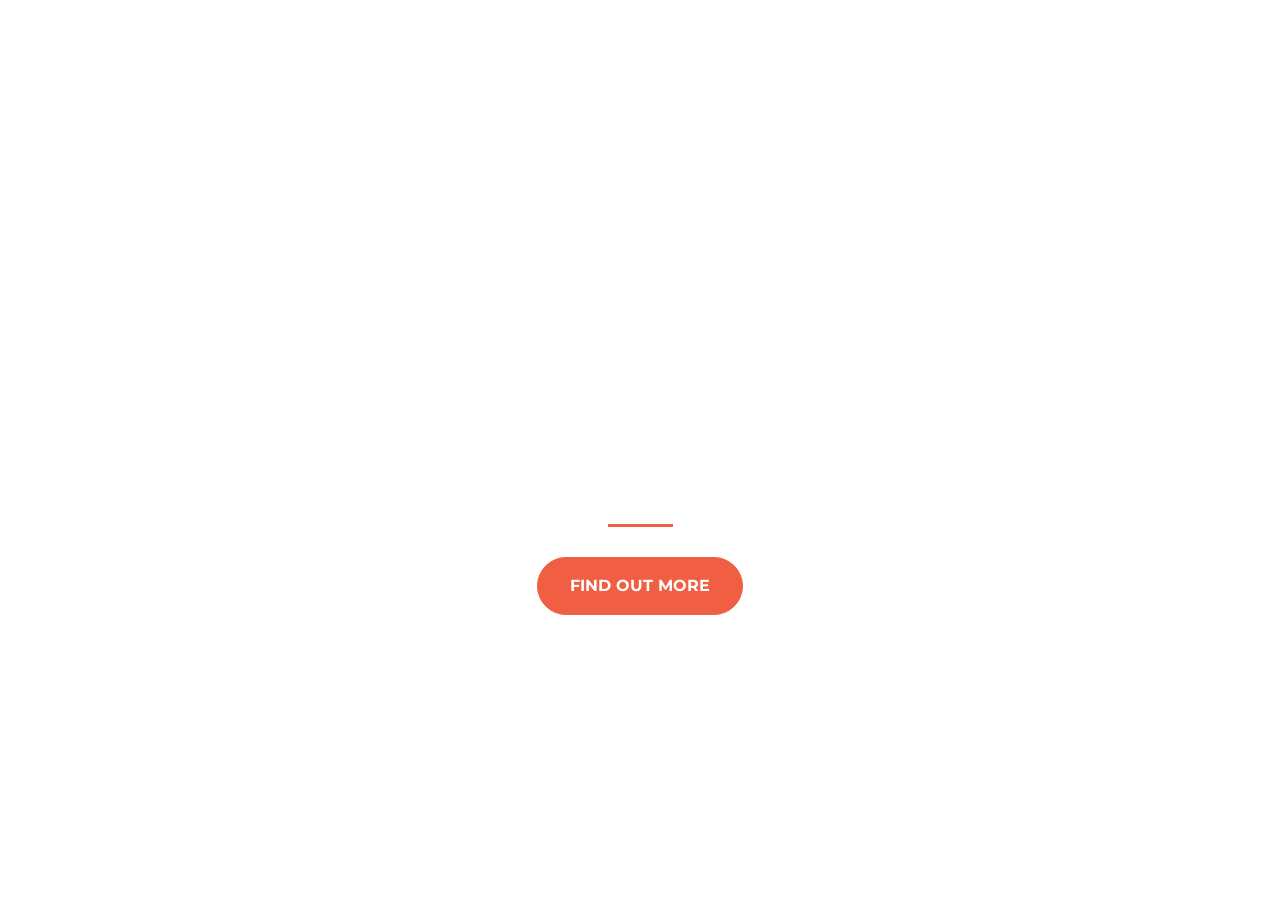
==== index.html @ f3a63995 "uploading website Teste" ====
<!DOCTYPE html>
<html>
  <head>
    <title>Startup</title>

    <!-- Google Fonts -->
    <link href="https://fonts.googleapis.com/css?family=Montserrat" rel="stylesheet">

    <!-- Bootstrap CSS from a CDN. This way you don't have to include the bootstrap file yourself -->
    <link rel="stylesheet" href="https://maxcdn.bootstrapcdn.com/bootstrap/4.0.0-alpha.6/css/bootstrap.min.css" integrity="sha384-rwoIResjU2yc3z8GV/NPeZWAv56rSmLldC3R/AZzGRnGxQQKnKkoFVhFQhNUwEyJ" crossorigin="anonymous">

    <!-- My own stylesheet -->
    <link href="style.css" rel="stylesheet">
  </head>
  <body>
    <header class="startup text-center text-white d-flex">
      <div class="container my-auto">
        <div class="row">
          <div class="col-lg-12 my-auto">
            <h1 class="text-uppercase faded">
              <strong>the biggest startup event of the year</strong>
            </h1>
            <hr>
          </div>
          <div class="col-lg-12 my-auto">
            
        <!-- Begin MailChimp Signup Form -->
        <link href="//cdn-images.mailchimp.com/embedcode/classic-10_7.css" rel="stylesheet" type="text/css">
        <style type="text/css">
          #mc_embed_signup{clear:left; font:14px Helvetica,Arial,sans-serif; }
          /* Add your own MailChimp form style overrides in your site stylesheet or in this style block.
             We recommend moving this block and the preceding CSS link to the HEAD of your HTML file. */
        </style>
        <div id="mc_embed_signup">
        <form action="https://netpointlanhouse.us12.list-manage.com/subscribe/post?u=3821df02acc33e72340d63399&amp;id=f8893e27bf" method="post" id="mc-embedded-subscribe-form" name="mc-embedded-subscribe-form" class="validate" target="_blank" novalidate>
            <div id="mc_embed_signup_scroll">
          <div class="mc-field-group">
        <div class="mc-field-group">
        </div>
          <div id="mce-responses" class="clear">
            <div class="response" id="mce-error-response" style="display:none"></div>
            <div class="response" id="mce-success-response" style="display:none"></div>
          </div>    <!-- real people should not fill this in and expect good things - do not remove this or risk form bot signups-->
            <div style="position: absolute; left: -5000px;" aria-hidden="true"><input type="text" name="b_3821df02acc33e72340d63399_f8893e27bf" tabindex="-1" value=""></div>
            <div class="clear"><input class="btn btn-primary btn-xl"type="submit" value="Find out More" name="subscribe" id="mc-embedded-subscribe" class="button"></div>
            </div>
        </form>
        </div>
        <script type='text/javascript' src='//s3.amazonaws.com/downloads.mailchimp.com/js/mc-validate.js'></script><script type='text/javascript'>(function($) {window.fnames = new Array(); window.ftypes = new Array();fnames[0]='EMAIL';ftypes[0]='email';fnames[1]='FNAME';ftypes[1]='text';fnames[2]='LNAME';ftypes[2]='text';fnames[3]='ADDRESS';ftypes[3]='address';fnames[4]='PHONE';ftypes[4]='phone';}(jQuery));var $mcj = jQuery.noConflict(true);</script>
        <!--End mc_embed_signup-->
            
          </div>
        </div>
      </div>
    </header>

  </body>

</html>
---- style.css ----
body,
html {
  width: 100%;
  height: 100%; 
}

body {
  font-family: 'Montserrat', sans-serif;
}

hr {
  max-width: 65px;
  border-width: 3px;
  border-color: #F05F44; 
}

.faded {
  color: rgba(255, 255, 255, 0.8); 
}

header.startup {
  background-position: center;
  background-image: url("header.jpg");
  background-size: cover;
  height: 100%;
}

header.startup hr {
  margin-top: 200px;
  margin-bottom: 30px; 
}

header.startup h1 {
  font-size: 2rem; 
}

.btn {
  font-weight: 700;
  text-transform: uppercase;
  border-radius: 300px;
  font-family: 'Montserrat', sans-serif;
}

.btn-xl {
  padding: 1rem 2rem; 
}

.btn-primary {
  background-color: #F05F44;
  border-color: #F05F44; }

.btn-primary:hover {
  background-color: #ee4b08;
  border-color: #ee4b08;
  border-width: 5px;
  cursor: pointer;
}
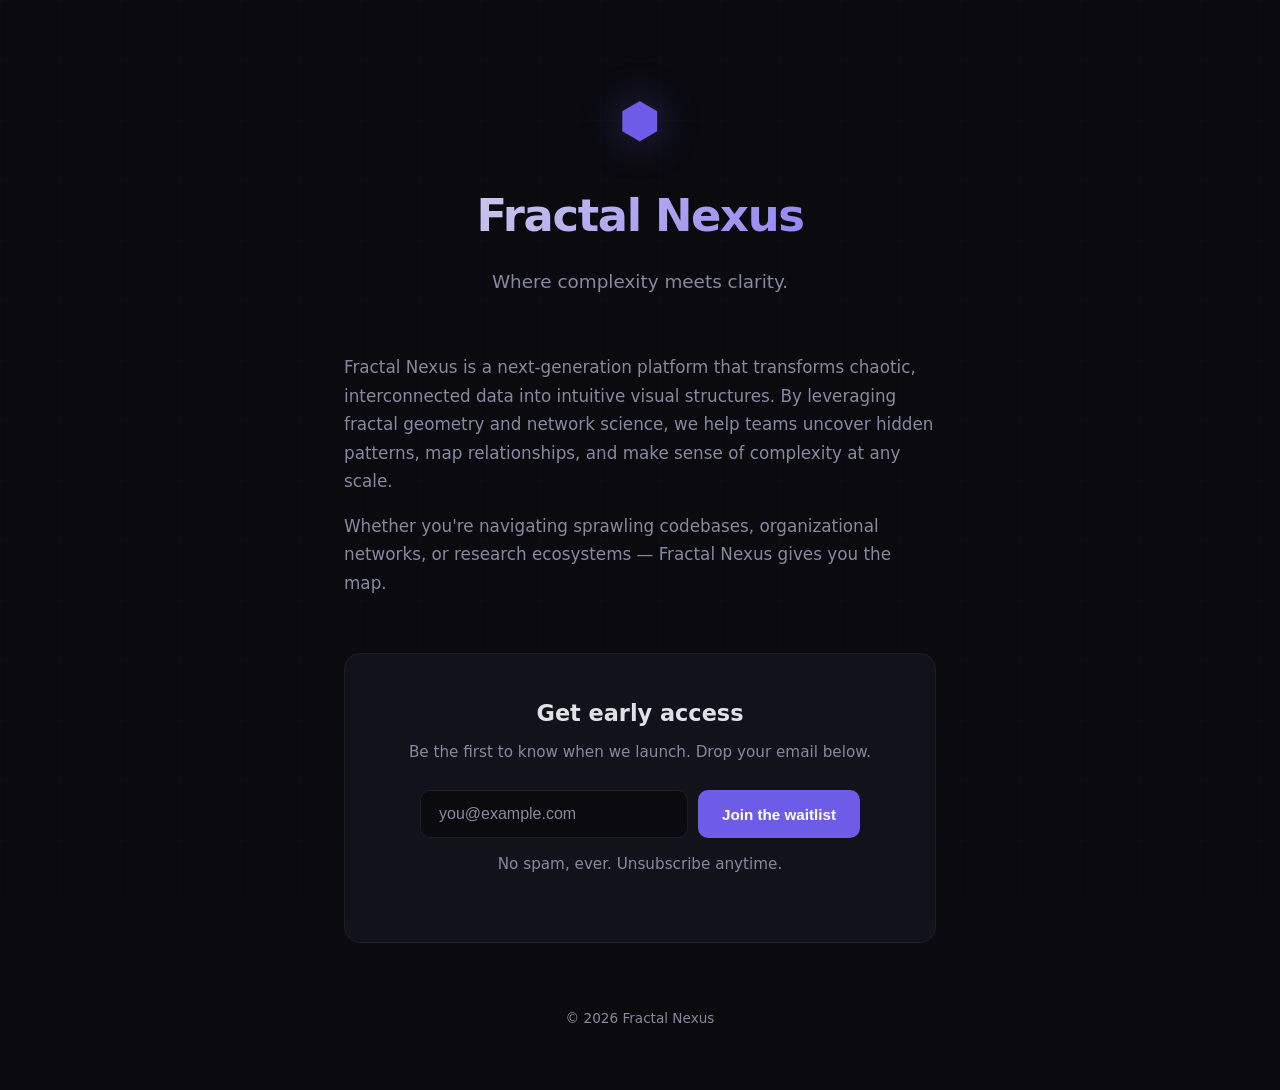
==== commit feb1b765: "Add Fractal Nexus landing page with email capture Dark-themed single-page site with project descript" ====
--- a/index.html
+++ b/index.html
@@ -1,59 +1,47 @@
 <!DOCTYPE html>
-<html>
-  <head>
-    <title>Startup</title>
+<html lang="en">
+<head>
+    <meta charset="UTF-8">
+    <meta name="viewport" content="width=device-width, initial-scale=1.0">
+    <title>Fractal Nexus</title>
+    <link rel="stylesheet" href="style.css">
+</head>
+<body>
+    <div class="bg-grid"></div>
 
-    <!-- Google Fonts -->
-    <link href="https://fonts.googleapis.com/css?family=Montserrat" rel="stylesheet">
+    <main>
+        <section class="hero">
+            <div class="logo-mark">&#x2B22;</div>
+            <h1>Fractal Nexus</h1>
+            <p class="tagline">Where complexity meets clarity.</p>
+        </section>
 
-    <!-- Bootstrap CSS from a CDN. This way you don't have to include the bootstrap file yourself -->
-    <link rel="stylesheet" href="https://maxcdn.bootstrapcdn.com/bootstrap/4.0.0-alpha.6/css/bootstrap.min.css" integrity="sha384-rwoIResjU2yc3z8GV/NPeZWAv56rSmLldC3R/AZzGRnGxQQKnKkoFVhFQhNUwEyJ" crossorigin="anonymous">
+        <section class="description">
+            <p>
+                Fractal Nexus is a next-generation platform that transforms chaotic, interconnected data
+                into intuitive visual structures. By leveraging fractal geometry and network science,
+                we help teams uncover hidden patterns, map relationships, and make sense of complexity
+                at any scale.
+            </p>
+            <p>
+                Whether you're navigating sprawling codebases, organizational networks, or research ecosystems
+                — Fractal Nexus gives you the map.
+            </p>
+        </section>
 
-    <!-- My own stylesheet -->
-    <link href="style.css" rel="stylesheet">
-  </head>
-  <body>
-    <header class="startup text-center text-white d-flex">
-      <div class="container my-auto">
-        <div class="row">
-          <div class="col-lg-12 my-auto">
-            <h1 class="text-uppercase faded">
-              <strong>the biggest startup event of the year</strong>
-            </h1>
-            <hr>
-          </div>
-          <div class="col-lg-12 my-auto">
-            
-        <!-- Begin MailChimp Signup Form -->
-        <link href="//cdn-images.mailchimp.com/embedcode/classic-10_7.css" rel="stylesheet" type="text/css">
-        <style type="text/css">
-          #mc_embed_signup{clear:left; font:14px Helvetica,Arial,sans-serif; }
-          /* Add your own MailChimp form style overrides in your site stylesheet or in this style block.
-             We recommend moving this block and the preceding CSS link to the HEAD of your HTML file. */
-        </style>
-        <div id="mc_embed_signup">
-        <form action="https://netpointlanhouse.us12.list-manage.com/subscribe/post?u=3821df02acc33e72340d63399&amp;id=f8893e27bf" method="post" id="mc-embedded-subscribe-form" name="mc-embedded-subscribe-form" class="validate" target="_blank" novalidate>
-            <div id="mc_embed_signup_scroll">
-          <div class="mc-field-group">
-        <div class="mc-field-group">
-        </div>
-          <div id="mce-responses" class="clear">
-            <div class="response" id="mce-error-response" style="display:none"></div>
-            <div class="response" id="mce-success-response" style="display:none"></div>
-          </div>    <!-- real people should not fill this in and expect good things - do not remove this or risk form bot signups-->
-            <div style="position: absolute; left: -5000px;" aria-hidden="true"><input type="text" name="b_3821df02acc33e72340d63399_f8893e27bf" tabindex="-1" value=""></div>
-            <div class="clear"><input class="btn btn-primary btn-xl"type="submit" value="Find out More" name="subscribe" id="mc-embedded-subscribe" class="button"></div>
-            </div>
-        </form>
-        </div>
-        <script type='text/javascript' src='//s3.amazonaws.com/downloads.mailchimp.com/js/mc-validate.js'></script><script type='text/javascript'>(function($) {window.fnames = new Array(); window.ftypes = new Array();fnames[0]='EMAIL';ftypes[0]='email';fnames[1]='FNAME';ftypes[1]='text';fnames[2]='LNAME';ftypes[2]='text';fnames[3]='ADDRESS';ftypes[3]='address';fnames[4]='PHONE';ftypes[4]='phone';}(jQuery));var $mcj = jQuery.noConflict(true);</script>
-        <!--End mc_embed_signup-->
-            
-          </div>
-        </div>
-      </div>
-    </header>
+        <section class="signup">
+            <h2>Get early access</h2>
+            <p>Be the first to know when we launch. Drop your email below.</p>
+            <form action="https://formspree.io/f/YOUR_FORM_ID" method="POST" class="email-form">
+                <input type="email" name="email" placeholder="you@example.com" required>
+                <button type="submit">Join the waitlist</button>
+            </form>
+            <p class="privacy-note">No spam, ever. Unsubscribe anytime.</p>
+        </section>
 
-  </body>
-
+        <footer>
+            <p>&copy; 2026 Fractal Nexus</p>
+        </footer>
+    </main>
+</body>
 </html>
--- a/style.css
+++ b/style.css
@@ -1,59 +1,198 @@
+*,
+*::before,
+*::after {
+    margin: 0;
+    padding: 0;
+    box-sizing: border-box;
+}
 
-body,
-html {
-  width: 100%;
-  height: 100%; 
+:root {
+    --bg: #0a0a0f;
+    --surface: #12121a;
+    --border: #1e1e2e;
+    --text: #e0e0e6;
+    --text-muted: #8888a0;
+    --accent: #6c5ce7;
+    --accent-glow: #7c6cf7;
+    --accent-dim: #4a3db5;
 }
 
 body {
-  font-family: 'Montserrat', sans-serif;
+    font-family: "Inter", "Segoe UI", system-ui, -apple-system, sans-serif;
+    background: var(--bg);
+    color: var(--text);
+    line-height: 1.7;
+    min-height: 100vh;
+    overflow-x: hidden;
 }
 
-hr {
-  max-width: 65px;
-  border-width: 3px;
-  border-color: #F05F44; 
+/* Subtle grid background */
+.bg-grid {
+    position: fixed;
+    inset: 0;
+    background-image:
+        linear-gradient(rgba(108, 92, 231, 0.03) 1px, transparent 1px),
+        linear-gradient(90deg, rgba(108, 92, 231, 0.03) 1px, transparent 1px);
+    background-size: 60px 60px;
+    pointer-events: none;
+    z-index: 0;
 }
 
-.faded {
-  color: rgba(255, 255, 255, 0.8); 
+main {
+    position: relative;
+    z-index: 1;
+    max-width: 640px;
+    margin: 0 auto;
+    padding: 80px 24px 60px;
 }
 
-header.startup {
-  background-position: center;
-  background-image: url("header.jpg");
-  background-size: cover;
-  height: 100%;
+/* Hero */
+.hero {
+    text-align: center;
+    margin-bottom: 56px;
 }
 
-header.startup hr {
-  margin-top: 200px;
-  margin-bottom: 30px; 
+.logo-mark {
+    font-size: 48px;
+    color: var(--accent);
+    margin-bottom: 16px;
+    filter: drop-shadow(0 0 20px rgba(108, 92, 231, 0.4));
 }
 
-header.startup h1 {
-  font-size: 2rem; 
+h1 {
+    font-size: 2.8rem;
+    font-weight: 700;
+    letter-spacing: -0.03em;
+    margin-bottom: 12px;
+    background: linear-gradient(135deg, var(--text) 0%, var(--accent-glow) 100%);
+    -webkit-background-clip: text;
+    -webkit-text-fill-color: transparent;
+    background-clip: text;
 }
 
-.btn {
-  font-weight: 700;
-  text-transform: uppercase;
-  border-radius: 300px;
-  font-family: 'Montserrat', sans-serif;
+.tagline {
+    font-size: 1.15rem;
+    color: var(--text-muted);
+    font-weight: 400;
 }
 
-.btn-xl {
-  padding: 1rem 2rem; 
+/* Description */
+.description {
+    margin-bottom: 56px;
 }
 
-.btn-primary {
-  background-color: #F05F44;
-  border-color: #F05F44; }
+.description p {
+    font-size: 1.05rem;
+    color: var(--text-muted);
+    margin-bottom: 16px;
+}
 
-.btn-primary:hover {
-  background-color: #ee4b08;
-  border-color: #ee4b08;
-  border-width: 5px;
-  cursor: pointer;
+.description p:last-child {
+    margin-bottom: 0;
 }
-  +
+/* Signup */
+.signup {
+    background: var(--surface);
+    border: 1px solid var(--border);
+    border-radius: 16px;
+    padding: 40px 32px;
+    text-align: center;
+    margin-bottom: 64px;
+}
+
+.signup h2 {
+    font-size: 1.4rem;
+    font-weight: 600;
+    margin-bottom: 8px;
+}
+
+.signup > p {
+    color: var(--text-muted);
+    font-size: 0.95rem;
+    margin-bottom: 24px;
+}
+
+.email-form {
+    display: flex;
+    gap: 10px;
+    max-width: 440px;
+    margin: 0 auto;
+}
+
+.email-form input[type="email"] {
+    flex: 1;
+    padding: 14px 18px;
+    font-size: 1rem;
+    border: 1px solid var(--border);
+    border-radius: 10px;
+    background: var(--bg);
+    color: var(--text);
+    outline: none;
+    transition: border-color 0.2s;
+}
+
+.email-form input[type="email"]::placeholder {
+    color: var(--text-muted);
+}
+
+.email-form input[type="email"]:focus {
+    border-color: var(--accent);
+}
+
+.email-form button {
+    padding: 14px 24px;
+    font-size: 0.95rem;
+    font-weight: 600;
+    border: none;
+    border-radius: 10px;
+    background: var(--accent);
+    color: #fff;
+    cursor: pointer;
+    white-space: nowrap;
+    transition: background 0.2s, box-shadow 0.2s;
+}
+
+.email-form button:hover {
+    background: var(--accent-glow);
+    box-shadow: 0 0 20px rgba(108, 92, 231, 0.35);
+}
+
+.privacy-note {
+    font-size: 0.8rem;
+    color: var(--text-muted);
+    margin-top: 14px;
+}
+
+/* Footer */
+footer {
+    text-align: center;
+}
+
+footer p {
+    font-size: 0.85rem;
+    color: var(--text-muted);
+}
+
+/* Responsive */
+@media (max-width: 520px) {
+    main {
+        padding: 56px 18px 40px;
+    }
+
+    h1 {
+        font-size: 2rem;
+    }
+
+    .signup {
+        padding: 28px 20px;
+    }
+
+    .email-form {
+        flex-direction: column;
+    }
+
+    .email-form button {
+        width: 100%;
+    }
+}
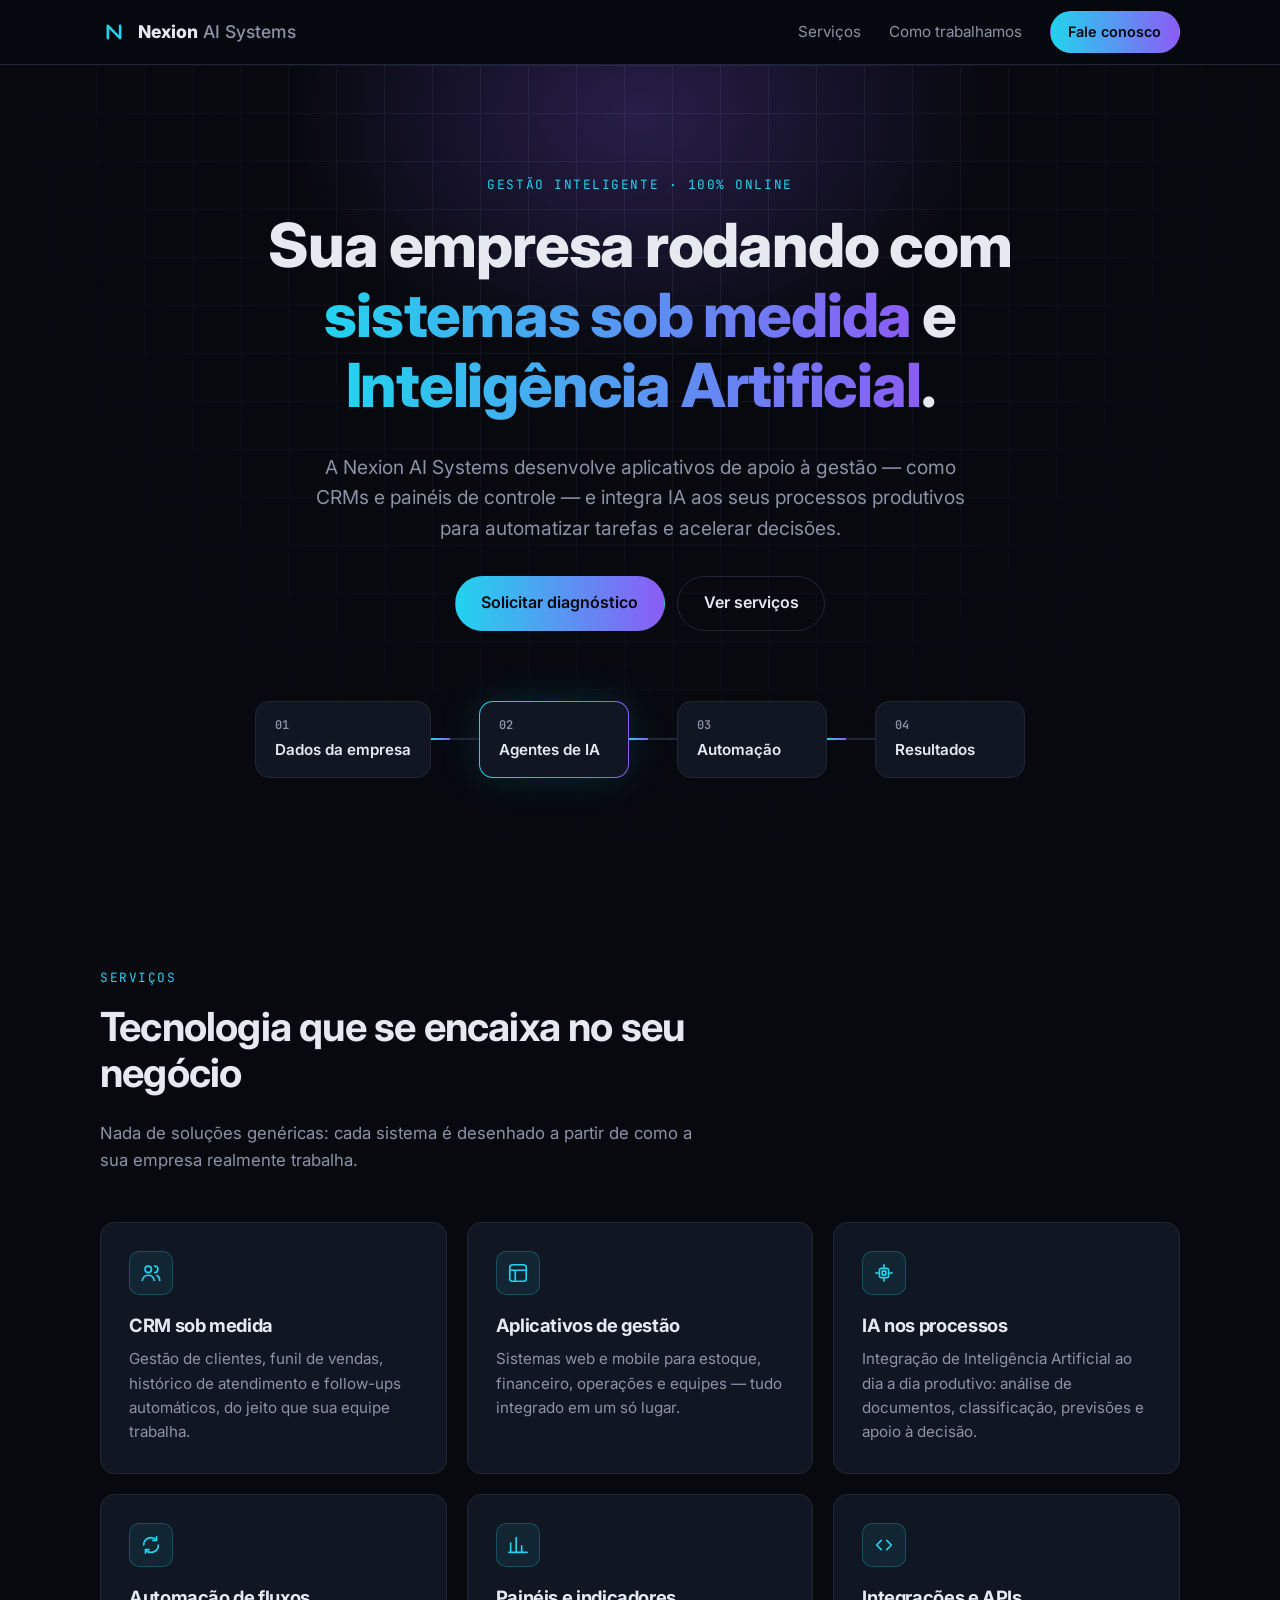
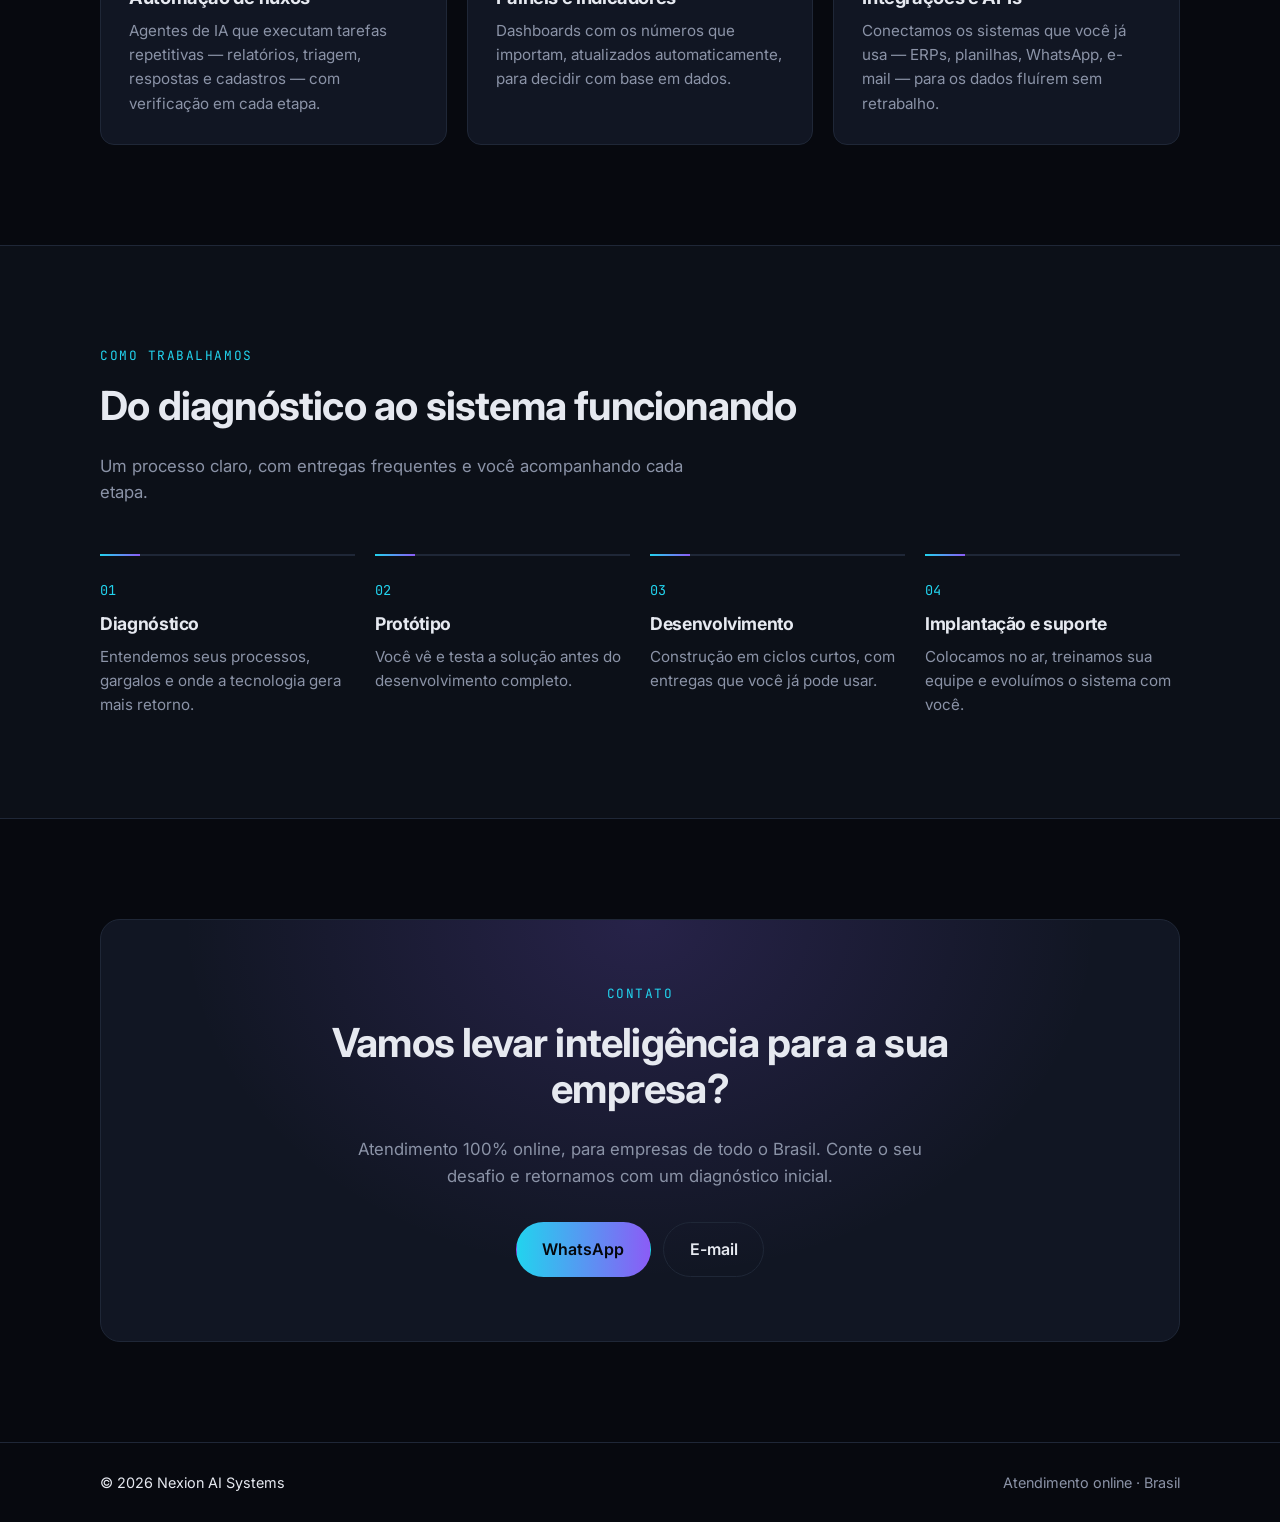
==== commit 2002618b: "Add Nexion AI Systems business site Dark, responsive single-page site in Portuguese: hero, services," ====
--- a/index.html
+++ b/index.html
@@ -1,47 +1,179 @@
 <!DOCTYPE html>
-<html lang="en">
+<html lang="pt-BR">
 <head>
-    <meta charset="UTF-8">
-    <meta name="viewport" content="width=device-width, initial-scale=1.0">
-    <title>Fractal Nexus</title>
-    <link rel="stylesheet" href="style.css">
+  <meta charset="utf-8">
+  <meta name="viewport" content="width=device-width, initial-scale=1">
+  <title>Nexion AI Systems — Gestão e Inteligência Artificial para empresas</title>
+  <meta name="description" content="Desenvolvemos aplicativos de gestão empresarial, CRMs sob medida e integramos Inteligência Artificial aos processos produtivos da sua empresa.">
+  <meta property="og:title" content="Nexion AI Systems">
+  <meta property="og:description" content="Aplicativos de gestão e integração de IA nos processos da sua empresa.">
+  <meta property="og:type" content="website">
+  <meta name="theme-color" content="#07090f">
+  <link rel="icon" href="data:image/svg+xml,%3Csvg xmlns='http://www.w3.org/2000/svg' viewBox='0 0 32 32'%3E%3Crect width='32' height='32' rx='8' fill='%2307090f'/%3E%3Cpath d='M9 23V9l14 14V9' stroke='%2322d3ee' stroke-width='3' fill='none' stroke-linecap='round' stroke-linejoin='round'/%3E%3C/svg%3E">
+  <link rel="preconnect" href="https://fonts.googleapis.com">
+  <link rel="preconnect" href="https://fonts.gstatic.com" crossorigin>
+  <link href="https://fonts.googleapis.com/css2?family=Inter:wght@400;500;600;700;800&family=JetBrains+Mono:wght@500&display=swap" rel="stylesheet">
+  <link rel="stylesheet" href="style.css">
 </head>
 <body>
-    <div class="bg-grid"></div>
 
-    <main>
-        <section class="hero">
-            <div class="logo-mark">&#x2B22;</div>
-            <h1>Fractal Nexus</h1>
-            <p class="tagline">Where complexity meets clarity.</p>
-        </section>
+  <header class="nav">
+    <div class="container nav-inner">
+      <a href="#inicio" class="brand" aria-label="Nexion AI Systems — início">
+        <svg class="brand-mark" viewBox="0 0 32 32" aria-hidden="true">
+          <path d="M9 23V9l14 14V9" />
+        </svg>
+        <span>Nexion<span class="brand-sub"> AI Systems</span></span>
+      </a>
+      <nav class="nav-links" aria-label="Navegação principal">
+        <a href="#servicos">Serviços</a>
+        <a href="#processo">Como trabalhamos</a>
+        <a href="#contato" class="btn btn-sm">Fale conosco</a>
+      </nav>
+    </div>
+  </header>
 
-        <section class="description">
-            <p>
-                Fractal Nexus is a next-generation platform that transforms chaotic, interconnected data
-                into intuitive visual structures. By leveraging fractal geometry and network science,
-                we help teams uncover hidden patterns, map relationships, and make sense of complexity
-                at any scale.
-            </p>
-            <p>
-                Whether you're navigating sprawling codebases, organizational networks, or research ecosystems
-                — Fractal Nexus gives you the map.
-            </p>
-        </section>
+  <main>
+    <!-- Hero -->
+    <section id="inicio" class="hero">
+      <div class="hero-grid" aria-hidden="true"></div>
+      <div class="container hero-inner">
+        <p class="eyebrow">Gestão inteligente · 100% online</p>
+        <h1>Sua empresa rodando com <span class="grad">sistemas sob medida</span> e <span class="grad">Inteligência Artificial</span>.</h1>
+        <p class="lead">A Nexion AI Systems desenvolve aplicativos de apoio à gestão — como CRMs e painéis de controle — e integra IA aos seus processos produtivos para automatizar tarefas e acelerar decisões.</p>
+        <div class="hero-cta">
+          <a href="#contato" class="btn">Solicitar diagnóstico</a>
+          <a href="#servicos" class="btn btn-ghost">Ver serviços</a>
+        </div>
 
-        <section class="signup">
-            <h2>Get early access</h2>
-            <p>Be the first to know when we launch. Drop your email below.</p>
-            <form action="https://formspree.io/f/YOUR_FORM_ID" method="POST" class="email-form">
-                <input type="email" name="email" placeholder="you@example.com" required>
-                <button type="submit">Join the waitlist</button>
-            </form>
-            <p class="privacy-note">No spam, ever. Unsubscribe anytime.</p>
-        </section>
+        <!-- Diagrama de fluxo -->
+        <div class="flow" aria-label="Exemplo de fluxo: dados da empresa, IA, automação, resultados">
+          <div class="flow-node"><span class="mono">01</span>Dados da empresa</div>
+          <div class="flow-edge" aria-hidden="true"></div>
+          <div class="flow-node flow-node-ai"><span class="mono">02</span>Agentes de IA</div>
+          <div class="flow-edge" aria-hidden="true"></div>
+          <div class="flow-node"><span class="mono">03</span>Automação</div>
+          <div class="flow-edge" aria-hidden="true"></div>
+          <div class="flow-node"><span class="mono">04</span>Resultados</div>
+        </div>
+      </div>
+    </section>
 
-        <footer>
-            <p>&copy; 2026 Fractal Nexus</p>
-        </footer>
-    </main>
+    <!-- Serviços -->
+    <section id="servicos" class="section">
+      <div class="container">
+        <p class="eyebrow">Serviços</p>
+        <h2>Tecnologia que se encaixa no seu negócio</h2>
+        <p class="section-lead">Nada de soluções genéricas: cada sistema é desenhado a partir de como a sua empresa realmente trabalha.</p>
+
+        <div class="cards">
+          <article class="card">
+            <div class="card-icon" aria-hidden="true">
+              <svg viewBox="0 0 24 24"><circle cx="9" cy="8" r="3.5"/><path d="M2.5 20c.8-3.6 3.4-5.5 6.5-5.5s5.7 1.9 6.5 5.5"/><path d="M16 4.5a3.5 3.5 0 0 1 0 7M18.5 14.8c1.6.8 2.7 2.5 3 5.2"/></svg>
+            </div>
+            <h3>CRM sob medida</h3>
+            <p>Gestão de clientes, funil de vendas, histórico de atendimento e follow-ups automáticos, do jeito que sua equipe trabalha.</p>
+          </article>
+
+          <article class="card">
+            <div class="card-icon" aria-hidden="true">
+              <svg viewBox="0 0 24 24"><rect x="3" y="3" width="18" height="18" rx="3"/><path d="M3 9h18M9 21V9"/></svg>
+            </div>
+            <h3>Aplicativos de gestão</h3>
+            <p>Sistemas web e mobile para estoque, financeiro, operações e equipes — tudo integrado em um só lugar.</p>
+          </article>
+
+          <article class="card">
+            <div class="card-icon" aria-hidden="true">
+              <svg viewBox="0 0 24 24"><path d="M12 3v3M12 18v3M3 12h3M18 12h3"/><rect x="7" y="7" width="10" height="10" rx="2"/><path d="M10 10h4v4h-4z"/></svg>
+            </div>
+            <h3>IA nos processos</h3>
+            <p>Integração de Inteligência Artificial ao dia a dia produtivo: análise de documentos, classificação, previsões e apoio à decisão.</p>
+          </article>
+
+          <article class="card">
+            <div class="card-icon" aria-hidden="true">
+              <svg viewBox="0 0 24 24"><path d="M4 12a8 8 0 0 1 14-5.3M20 12a8 8 0 0 1-14 5.3"/><path d="M18 3v4h-4M6 21v-4h4"/></svg>
+            </div>
+            <h3>Automação de fluxos</h3>
+            <p>Agentes de IA que executam tarefas repetitivas — relatórios, triagem, respostas e cadastros — com verificação em cada etapa.</p>
+          </article>
+
+          <article class="card">
+            <div class="card-icon" aria-hidden="true">
+              <svg viewBox="0 0 24 24"><path d="M4 20V10M10 20V4M16 20v-7M22 20H2"/></svg>
+            </div>
+            <h3>Painéis e indicadores</h3>
+            <p>Dashboards com os números que importam, atualizados automaticamente, para decidir com base em dados.</p>
+          </article>
+
+          <article class="card">
+            <div class="card-icon" aria-hidden="true">
+              <svg viewBox="0 0 24 24"><path d="M9 7 4 12l5 5M15 7l5 5-5 5"/></svg>
+            </div>
+            <h3>Integrações e APIs</h3>
+            <p>Conectamos os sistemas que você já usa — ERPs, planilhas, WhatsApp, e-mail — para os dados fluírem sem retrabalho.</p>
+          </article>
+        </div>
+      </div>
+    </section>
+
+    <!-- Processo -->
+    <section id="processo" class="section section-alt">
+      <div class="container">
+        <p class="eyebrow">Como trabalhamos</p>
+        <h2>Do diagnóstico ao sistema funcionando</h2>
+        <p class="section-lead">Um processo claro, com entregas frequentes e você acompanhando cada etapa.</p>
+
+        <ol class="steps">
+          <li class="step">
+            <span class="step-num mono">01</span>
+            <h3>Diagnóstico</h3>
+            <p>Entendemos seus processos, gargalos e onde a tecnologia gera mais retorno.</p>
+          </li>
+          <li class="step">
+            <span class="step-num mono">02</span>
+            <h3>Protótipo</h3>
+            <p>Você vê e testa a solução antes do desenvolvimento completo.</p>
+          </li>
+          <li class="step">
+            <span class="step-num mono">03</span>
+            <h3>Desenvolvimento</h3>
+            <p>Construção em ciclos curtos, com entregas que você já pode usar.</p>
+          </li>
+          <li class="step">
+            <span class="step-num mono">04</span>
+            <h3>Implantação e suporte</h3>
+            <p>Colocamos no ar, treinamos sua equipe e evoluímos o sistema com você.</p>
+          </li>
+        </ol>
+      </div>
+    </section>
+
+    <!-- Contato -->
+    <section id="contato" class="section">
+      <div class="container">
+        <div class="cta-box">
+          <p class="eyebrow">Contato</p>
+          <h2>Vamos levar inteligência para a sua empresa?</h2>
+          <p class="section-lead">Atendimento 100% online, para empresas de todo o Brasil. Conte o seu desafio e retornamos com um diagnóstico inicial.</p>
+          <div class="hero-cta">
+            <!-- TODO: substituir pelos contatos reais -->
+            <a href="#" class="btn">WhatsApp</a>
+            <a href="#" class="btn btn-ghost">E-mail</a>
+          </div>
+        </div>
+      </div>
+    </section>
+  </main>
+
+  <footer class="footer">
+    <div class="container footer-inner">
+      <span>© <span id="ano">2026</span> Nexion AI Systems</span>
+      <span class="muted">Atendimento online · Brasil</span>
+    </div>
+  </footer>
+
+  <script>document.getElementById('ano').textContent = new Date().getFullYear();</script>
 </body>
 </html>
--- a/style.css
+++ b/style.css
@@ -1,198 +1,506 @@
+:root {
+  --bg: #07090f;
+  --bg-alt: #0c1018;
+  --surface: #111623;
+  --border: #1f2737;
+  --text: #e6e9f0;
+  --muted: #8b93a7;
+  --cyan: #22d3ee;
+  --violet: #8b5cf6;
+  --grad: linear-gradient(90deg, var(--cyan), var(--violet));
+  --radius: 14px;
+}
+
 *,
 *::before,
 *::after {
-    margin: 0;
-    padding: 0;
-    box-sizing: border-box;
-}
-
-:root {
-    --bg: #0a0a0f;
-    --surface: #12121a;
-    --border: #1e1e2e;
-    --text: #e0e0e6;
-    --text-muted: #8888a0;
-    --accent: #6c5ce7;
-    --accent-glow: #7c6cf7;
-    --accent-dim: #4a3db5;
+  box-sizing: border-box;
+}
+
+html {
+  scroll-behavior: smooth;
+  scroll-padding-top: 72px;
 }
 
 body {
-    font-family: "Inter", "Segoe UI", system-ui, -apple-system, sans-serif;
-    background: var(--bg);
-    color: var(--text);
-    line-height: 1.7;
-    min-height: 100vh;
-    overflow-x: hidden;
-}
-
-/* Subtle grid background */
-.bg-grid {
-    position: fixed;
-    inset: 0;
-    background-image:
-        linear-gradient(rgba(108, 92, 231, 0.03) 1px, transparent 1px),
-        linear-gradient(90deg, rgba(108, 92, 231, 0.03) 1px, transparent 1px);
-    background-size: 60px 60px;
-    pointer-events: none;
-    z-index: 0;
-}
-
-main {
-    position: relative;
-    z-index: 1;
-    max-width: 640px;
-    margin: 0 auto;
-    padding: 80px 24px 60px;
+  margin: 0;
+  background: var(--bg);
+  color: var(--text);
+  font-family: 'Inter', system-ui, -apple-system, 'Segoe UI', sans-serif;
+  line-height: 1.6;
+  -webkit-font-smoothing: antialiased;
+}
+
+h1, h2, h3 {
+  line-height: 1.15;
+  letter-spacing: -0.02em;
+  margin: 0 0 0.6em;
+}
+
+p {
+  margin: 0 0 1em;
+}
+
+a {
+  color: inherit;
+  text-decoration: none;
+}
+
+.container {
+  width: 100%;
+  max-width: 1120px;
+  margin: 0 auto;
+  padding: 0 20px;
+}
+
+.mono {
+  font-family: 'JetBrains Mono', ui-monospace, monospace;
+}
+
+.muted {
+  color: var(--muted);
+}
+
+.grad {
+  background: var(--grad);
+  -webkit-background-clip: text;
+  background-clip: text;
+  color: transparent;
+}
+
+.eyebrow {
+  font-family: 'JetBrains Mono', ui-monospace, monospace;
+  font-size: 0.8rem;
+  text-transform: uppercase;
+  letter-spacing: 0.12em;
+  color: var(--cyan);
+  margin-bottom: 1rem;
+}
+
+/* Botões */
+.btn {
+  display: inline-block;
+  padding: 0.85rem 1.6rem;
+  border-radius: 999px;
+  font-weight: 600;
+  background: var(--grad);
+  color: #05070c;
+  border: 1px solid transparent;
+  transition: transform 0.15s ease, box-shadow 0.15s ease;
+}
+
+.btn:hover {
+  transform: translateY(-2px);
+  box-shadow: 0 8px 30px rgba(34, 211, 238, 0.25);
+}
+
+.btn:focus-visible {
+  outline: 2px solid var(--cyan);
+  outline-offset: 3px;
+}
+
+.btn-ghost {
+  background: transparent;
+  color: var(--text);
+  border-color: var(--border);
+}
+
+.btn-ghost:hover {
+  border-color: var(--cyan);
+  box-shadow: none;
+}
+
+.btn-sm {
+  padding: 0.5rem 1.1rem;
+  font-size: 0.9rem;
+}
+
+/* Navegação */
+.nav {
+  position: sticky;
+  top: 0;
+  z-index: 10;
+  background: rgba(7, 9, 15, 0.8);
+  backdrop-filter: blur(12px);
+  -webkit-backdrop-filter: blur(12px);
+  border-bottom: 1px solid var(--border);
+}
+
+.nav-inner {
+  display: flex;
+  align-items: center;
+  justify-content: space-between;
+  height: 64px;
+}
+
+.brand {
+  display: flex;
+  align-items: center;
+  gap: 0.6rem;
+  font-weight: 800;
+  font-size: 1.1rem;
+}
+
+.brand-mark {
+  width: 28px;
+  height: 28px;
+  fill: none;
+  stroke: var(--cyan);
+  stroke-width: 3;
+  stroke-linecap: round;
+  stroke-linejoin: round;
+}
+
+.brand-sub {
+  font-weight: 500;
+  color: var(--muted);
+}
+
+.nav-links {
+  display: flex;
+  align-items: center;
+  gap: 1.75rem;
+  font-size: 0.95rem;
+}
+
+.nav-links a:not(.btn) {
+  color: var(--muted);
+}
+
+.nav-links a:not(.btn):hover {
+  color: var(--text);
 }
 
 /* Hero */
 .hero {
-    text-align: center;
-    margin-bottom: 56px;
-}
-
-.logo-mark {
-    font-size: 48px;
-    color: var(--accent);
-    margin-bottom: 16px;
-    filter: drop-shadow(0 0 20px rgba(108, 92, 231, 0.4));
-}
-
-h1 {
-    font-size: 2.8rem;
-    font-weight: 700;
-    letter-spacing: -0.03em;
-    margin-bottom: 12px;
-    background: linear-gradient(135deg, var(--text) 0%, var(--accent-glow) 100%);
-    -webkit-background-clip: text;
-    -webkit-text-fill-color: transparent;
-    background-clip: text;
-}
-
-.tagline {
-    font-size: 1.15rem;
-    color: var(--text-muted);
-    font-weight: 400;
-}
-
-/* Description */
-.description {
-    margin-bottom: 56px;
-}
-
-.description p {
-    font-size: 1.05rem;
-    color: var(--text-muted);
-    margin-bottom: 16px;
-}
-
-.description p:last-child {
-    margin-bottom: 0;
-}
-
-/* Signup */
-.signup {
-    background: var(--surface);
-    border: 1px solid var(--border);
-    border-radius: 16px;
-    padding: 40px 32px;
-    text-align: center;
-    margin-bottom: 64px;
-}
-
-.signup h2 {
-    font-size: 1.4rem;
-    font-weight: 600;
-    margin-bottom: 8px;
-}
-
-.signup > p {
-    color: var(--text-muted);
-    font-size: 0.95rem;
-    margin-bottom: 24px;
-}
-
-.email-form {
-    display: flex;
-    gap: 10px;
-    max-width: 440px;
-    margin: 0 auto;
-}
-
-.email-form input[type="email"] {
-    flex: 1;
-    padding: 14px 18px;
-    font-size: 1rem;
-    border: 1px solid var(--border);
-    border-radius: 10px;
-    background: var(--bg);
-    color: var(--text);
-    outline: none;
-    transition: border-color 0.2s;
-}
-
-.email-form input[type="email"]::placeholder {
-    color: var(--text-muted);
-}
-
-.email-form input[type="email"]:focus {
-    border-color: var(--accent);
-}
-
-.email-form button {
-    padding: 14px 24px;
-    font-size: 0.95rem;
-    font-weight: 600;
-    border: none;
-    border-radius: 10px;
-    background: var(--accent);
-    color: #fff;
-    cursor: pointer;
-    white-space: nowrap;
-    transition: background 0.2s, box-shadow 0.2s;
-}
-
-.email-form button:hover {
-    background: var(--accent-glow);
-    box-shadow: 0 0 20px rgba(108, 92, 231, 0.35);
-}
-
-.privacy-note {
-    font-size: 0.8rem;
-    color: var(--text-muted);
-    margin-top: 14px;
-}
-
-/* Footer */
-footer {
-    text-align: center;
-}
-
-footer p {
-    font-size: 0.85rem;
-    color: var(--text-muted);
-}
-
-/* Responsive */
-@media (max-width: 520px) {
-    main {
-        padding: 56px 18px 40px;
-    }
-
-    h1 {
-        font-size: 2rem;
-    }
-
-    .signup {
-        padding: 28px 20px;
-    }
-
-    .email-form {
-        flex-direction: column;
-    }
-
-    .email-form button {
-        width: 100%;
-    }
-}
+  position: relative;
+  overflow: hidden;
+  padding: 110px 0 90px;
+}
+
+.hero-grid {
+  position: absolute;
+  inset: 0;
+  background-image:
+    linear-gradient(var(--border) 1px, transparent 1px),
+    linear-gradient(90deg, var(--border) 1px, transparent 1px);
+  background-size: 48px 48px;
+  mask-image: radial-gradient(ellipse at 50% 0%, #000 20%, transparent 70%);
+  -webkit-mask-image: radial-gradient(ellipse at 50% 0%, #000 20%, transparent 70%);
+  opacity: 0.5;
+}
+
+.hero::after {
+  content: '';
+  position: absolute;
+  top: -200px;
+  left: 50%;
+  width: 700px;
+  height: 500px;
+  transform: translateX(-50%);
+  background: radial-gradient(closest-side, rgba(139, 92, 246, 0.25), transparent);
+  pointer-events: none;
+}
+
+.hero-inner {
+  position: relative;
+  z-index: 1;
+  text-align: center;
+}
+
+.hero h1 {
+  font-size: clamp(2.1rem, 5.5vw, 3.8rem);
+  font-weight: 800;
+  max-width: 900px;
+  margin: 0 auto 0.5em;
+}
+
+.lead {
+  font-size: clamp(1rem, 2vw, 1.2rem);
+  color: var(--muted);
+  max-width: 680px;
+  margin: 0 auto 2rem;
+}
+
+.hero-cta {
+  display: flex;
+  flex-wrap: wrap;
+  gap: 0.75rem;
+  justify-content: center;
+}
+
+/* Diagrama de fluxo */
+.flow {
+  display: flex;
+  align-items: center;
+  justify-content: center;
+  margin-top: 70px;
+}
+
+.flow-node {
+  display: flex;
+  flex-direction: column;
+  gap: 0.2rem;
+  padding: 0.9rem 1.2rem;
+  min-width: 150px;
+  background: var(--surface);
+  border: 1px solid var(--border);
+  border-radius: var(--radius);
+  font-weight: 600;
+  font-size: 0.95rem;
+  text-align: left;
+}
+
+.flow-node .mono {
+  font-size: 0.75rem;
+  color: var(--muted);
+}
+
+.flow-node-ai {
+  border-color: transparent;
+  background:
+    linear-gradient(var(--surface), var(--surface)) padding-box,
+    var(--grad) border-box;
+  box-shadow: 0 0 40px rgba(34, 211, 238, 0.15);
+}
+
+.flow-edge {
+  position: relative;
+  width: 48px;
+  height: 2px;
+  background: var(--border);
+  overflow: hidden;
+}
+
+.flow-edge::after {
+  content: '';
+  position: absolute;
+  inset: 0;
+  width: 40%;
+  background: var(--grad);
+  animation: pulse 2s linear infinite;
+}
+
+@keyframes pulse {
+  from { transform: translateX(-100%); }
+  to { transform: translateX(260%); }
+}
+
+/* Seções */
+.section {
+  padding: 100px 0;
+}
+
+.section-alt {
+  background: var(--bg-alt);
+  border-top: 1px solid var(--border);
+  border-bottom: 1px solid var(--border);
+}
+
+.section h2 {
+  font-size: clamp(1.7rem, 3.5vw, 2.5rem);
+  font-weight: 700;
+  max-width: 700px;
+}
+
+.section-lead {
+  color: var(--muted);
+  font-size: 1.05rem;
+  max-width: 620px;
+  margin-bottom: 3rem;
+}
+
+/* Cards de serviços */
+.cards {
+  display: grid;
+  grid-template-columns: repeat(3, 1fr);
+  gap: 1.25rem;
+}
+
+.card {
+  padding: 1.75rem;
+  background: var(--surface);
+  border: 1px solid var(--border);
+  border-radius: var(--radius);
+  transition: border-color 0.2s ease, transform 0.2s ease;
+}
+
+.card:hover {
+  border-color: rgba(34, 211, 238, 0.5);
+  transform: translateY(-3px);
+}
+
+.card h3 {
+  font-size: 1.15rem;
+}
+
+.card p {
+  color: var(--muted);
+  margin: 0;
+  font-size: 0.95rem;
+}
+
+.card-icon {
+  width: 44px;
+  height: 44px;
+  display: grid;
+  place-items: center;
+  margin-bottom: 1.25rem;
+  border-radius: 10px;
+  background: rgba(34, 211, 238, 0.08);
+  border: 1px solid rgba(34, 211, 238, 0.25);
+}
+
+.card-icon svg {
+  width: 22px;
+  height: 22px;
+  fill: none;
+  stroke: var(--cyan);
+  stroke-width: 1.8;
+  stroke-linecap: round;
+  stroke-linejoin: round;
+}
+
+/* Etapas */
+.steps {
+  list-style: none;
+  padding: 0;
+  margin: 0;
+  display: grid;
+  grid-template-columns: repeat(4, 1fr);
+  gap: 1.25rem;
+}
+
+.step {
+  position: relative;
+  padding-top: 1.5rem;
+  border-top: 2px solid var(--border);
+}
+
+.step::before {
+  content: '';
+  position: absolute;
+  top: -2px;
+  left: 0;
+  width: 40px;
+  height: 2px;
+  background: var(--grad);
+}
+
+.step-num {
+  display: block;
+  font-size: 0.85rem;
+  color: var(--cyan);
+  margin-bottom: 0.75rem;
+}
+
+.step h3 {
+  font-size: 1.1rem;
+}
+
+.step p {
+  color: var(--muted);
+  font-size: 0.95rem;
+  margin: 0;
+}
+
+/* Contato */
+.cta-box {
+  text-align: center;
+  padding: 64px 24px;
+  border-radius: 20px;
+  border: 1px solid var(--border);
+  background:
+    radial-gradient(ellipse at 50% 0%, rgba(139, 92, 246, 0.18), transparent 60%),
+    var(--surface);
+}
+
+.cta-box h2,
+.cta-box .section-lead {
+  margin-left: auto;
+  margin-right: auto;
+}
+
+.cta-box .section-lead {
+  margin-bottom: 2rem;
+}
+
+/* Rodapé */
+.footer {
+  border-top: 1px solid var(--border);
+  padding: 28px 0;
+  font-size: 0.9rem;
+}
+
+.footer-inner {
+  display: flex;
+  justify-content: space-between;
+  flex-wrap: wrap;
+  gap: 0.5rem;
+}
+
+/* Responsivo */
+@media (max-width: 900px) {
+  .cards {
+    grid-template-columns: repeat(2, 1fr);
+  }
+
+  .steps {
+    grid-template-columns: repeat(2, 1fr);
+    row-gap: 2.5rem;
+  }
+
+  .flow {
+    flex-wrap: wrap;
+    gap: 0.75rem;
+  }
+
+  .flow-edge {
+    display: none;
+  }
+}
+
+@media (max-width: 640px) {
+  .nav-links a:not(.btn),
+  .brand-sub {
+    display: none;
+  }
+
+  .hero {
+    padding: 72px 0 64px;
+  }
+
+  .section {
+    padding: 72px 0;
+  }
+
+  .cards,
+  .steps {
+    grid-template-columns: 1fr;
+  }
+
+  .flow {
+    display: grid;
+    grid-template-columns: 1fr 1fr;
+    margin-top: 48px;
+  }
+
+  .flow-node {
+    min-width: 0;
+  }
+}
+
+@media (prefers-reduced-motion: reduce) {
+  html {
+    scroll-behavior: auto;
+  }
+
+  .flow-edge::after {
+    animation: none;
+  }
+
+  .btn,
+  .card {
+    transition: none;
+  }
+}
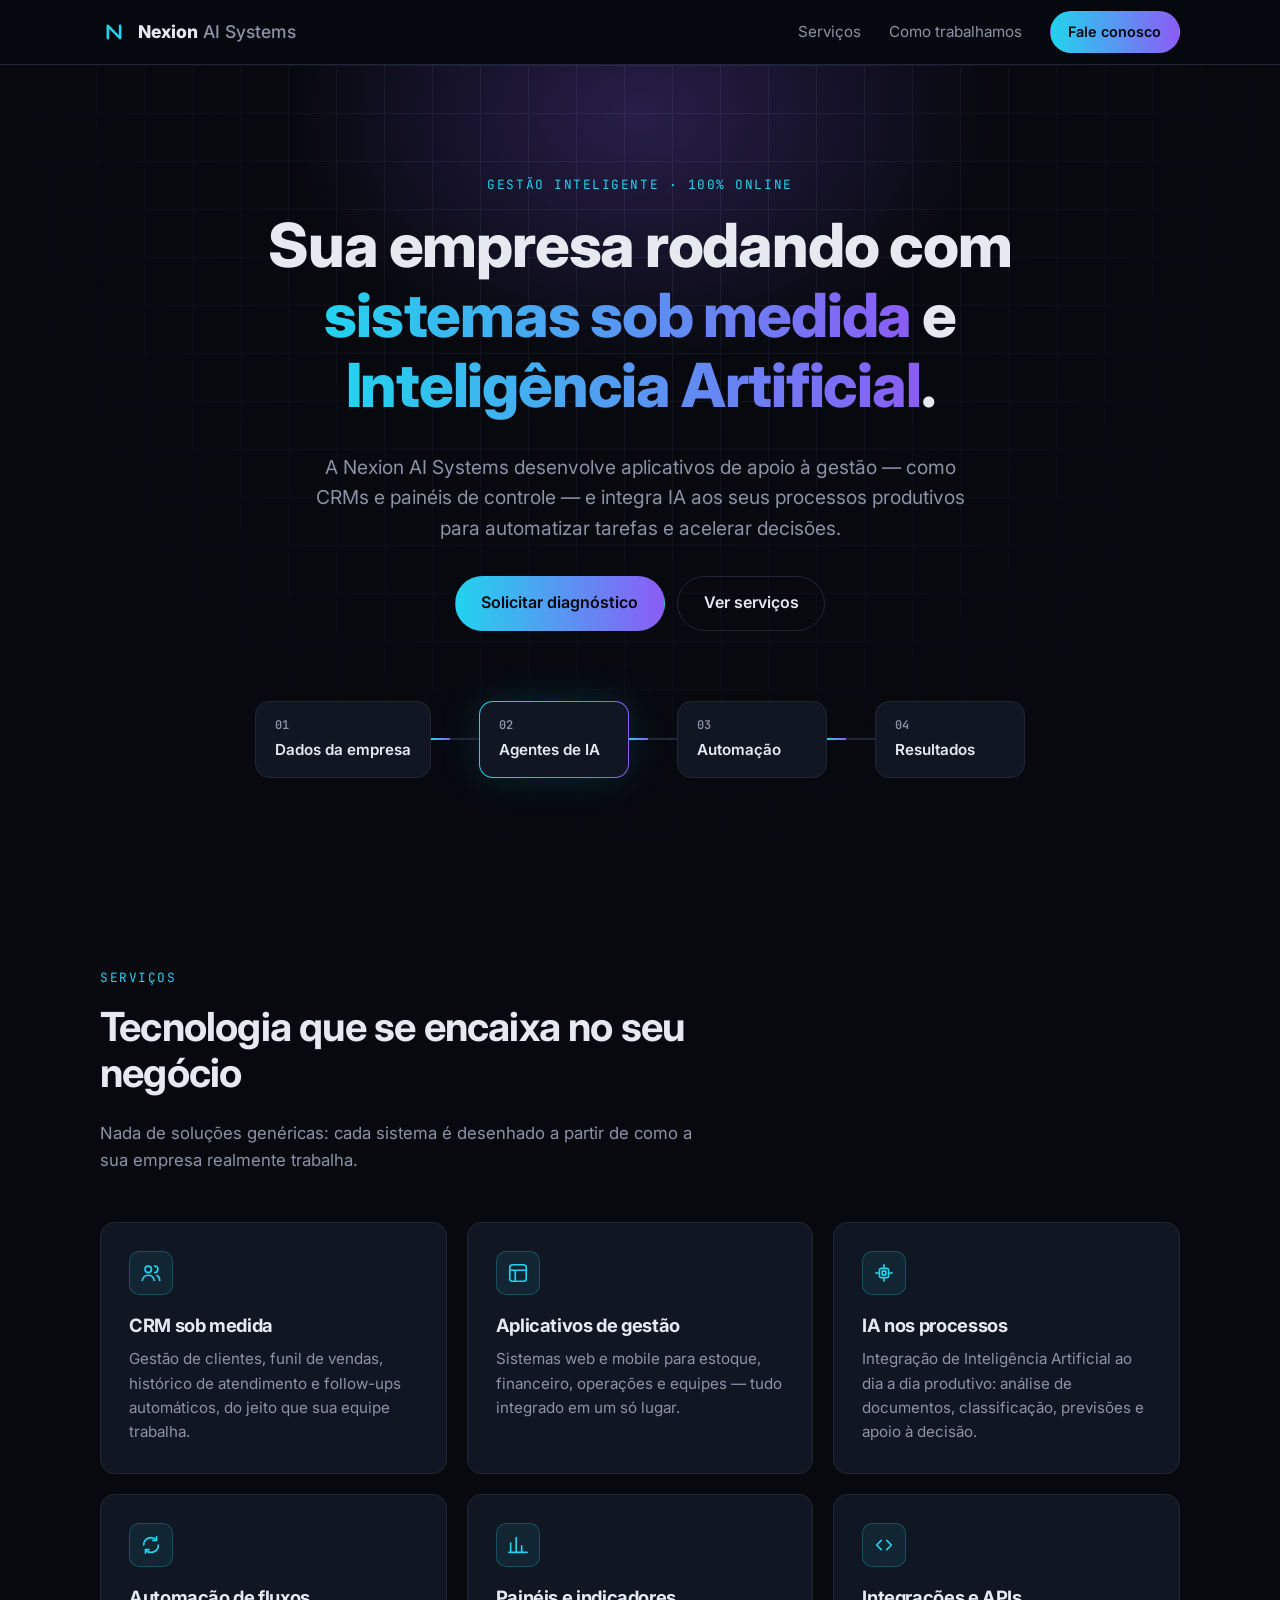
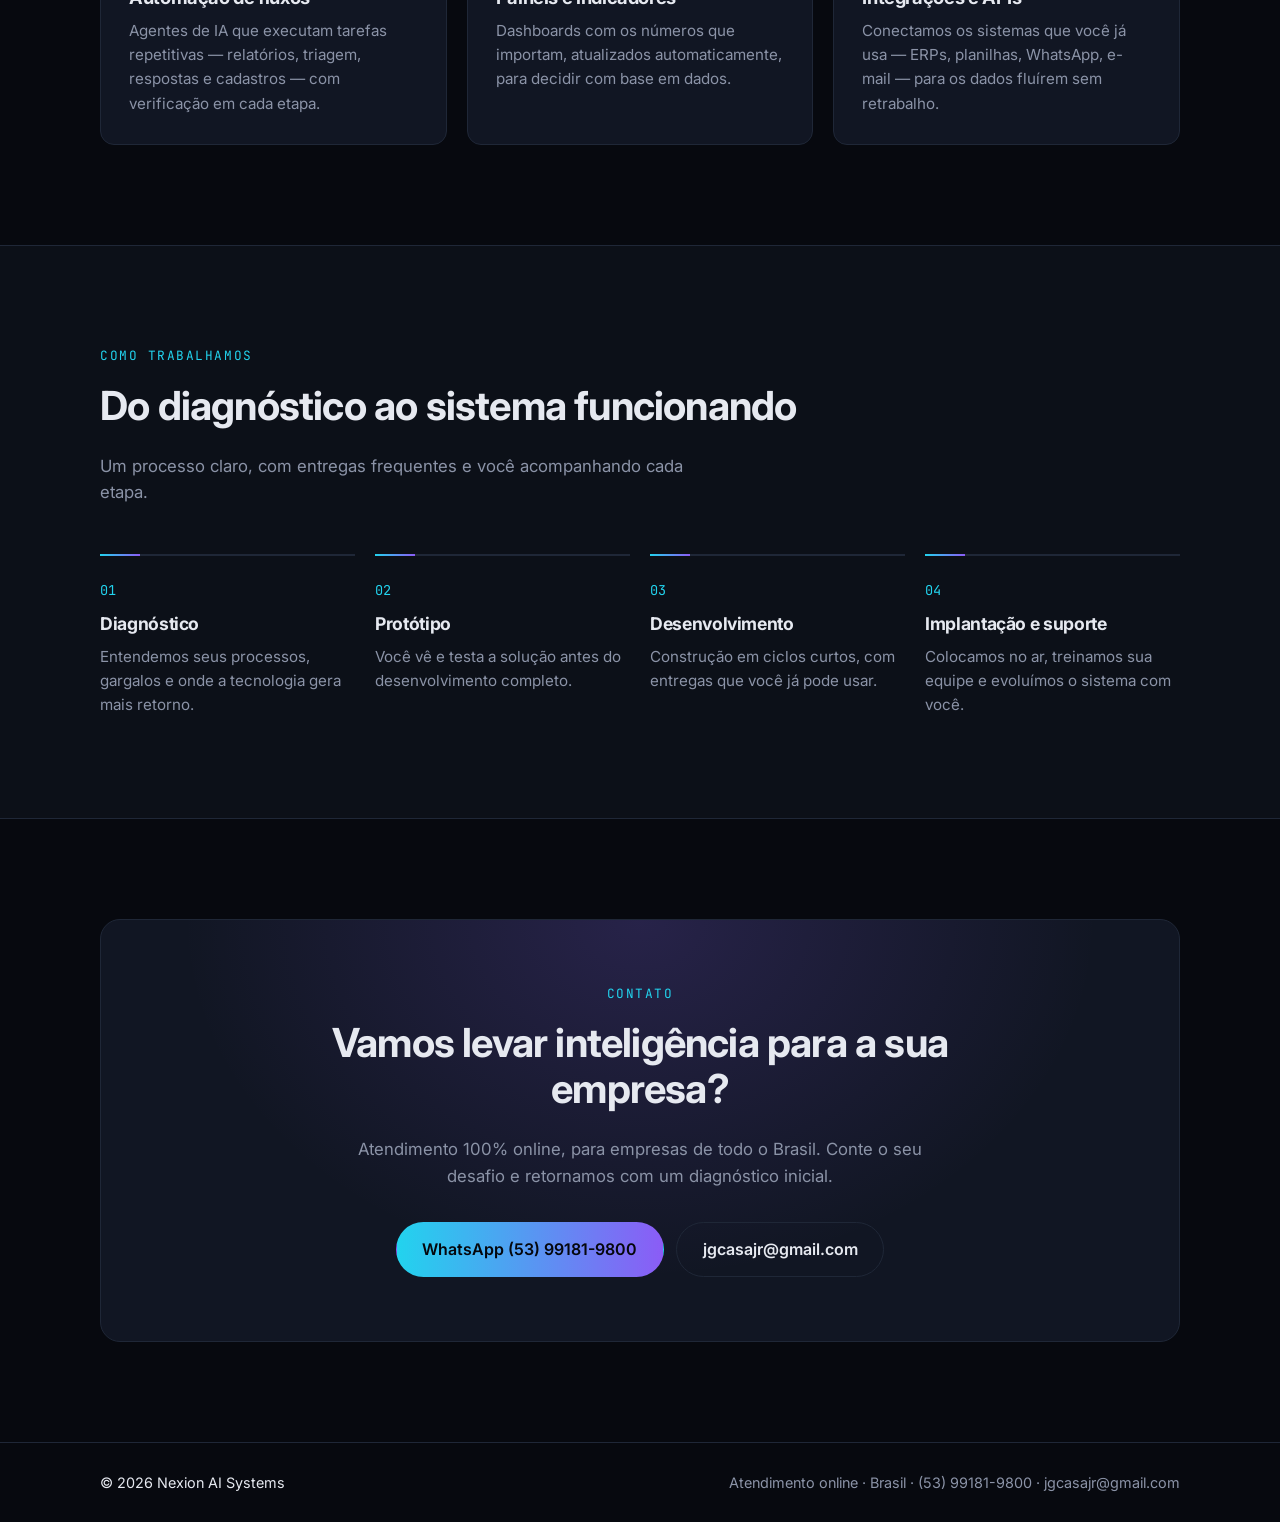
==== commit f82abc0b: "Add WhatsApp and e-mail contact links Co-Authored-By: Claude Opus 5.5 <noreply@anthropic.com> Claude" ====
--- a/index.html
+++ b/index.html
@@ -158,9 +158,8 @@
           <h2>Vamos levar inteligência para a sua empresa?</h2>
           <p class="section-lead">Atendimento 100% online, para empresas de todo o Brasil. Conte o seu desafio e retornamos com um diagnóstico inicial.</p>
           <div class="hero-cta">
-            <!-- TODO: substituir pelos contatos reais -->
-            <a href="#" class="btn">WhatsApp</a>
-            <a href="#" class="btn btn-ghost">E-mail</a>
+            <a href="https://wa.me/5553991819800?text=Ol%C3%A1!%20Vim%20pelo%20site%20da%20Nexion%20AI%20Systems." class="btn" target="_blank" rel="noopener">WhatsApp (53) 99181-9800</a>
+            <a href="mailto:jgcasajr@gmail.com?subject=Contato%20pelo%20site%20-%20Nexion%20AI%20Systems" class="btn btn-ghost">jgcasajr@gmail.com</a>
           </div>
         </div>
       </div>
@@ -170,7 +169,7 @@
   <footer class="footer">
     <div class="container footer-inner">
       <span>© <span id="ano">2026</span> Nexion AI Systems</span>
-      <span class="muted">Atendimento online · Brasil</span>
+      <span class="muted">Atendimento online · Brasil · <a href="https://wa.me/5553991819800" target="_blank" rel="noopener">(53) 99181-9800</a> · <a href="mailto:jgcasajr@gmail.com">jgcasajr@gmail.com</a></span>
     </div>
   </footer>
 
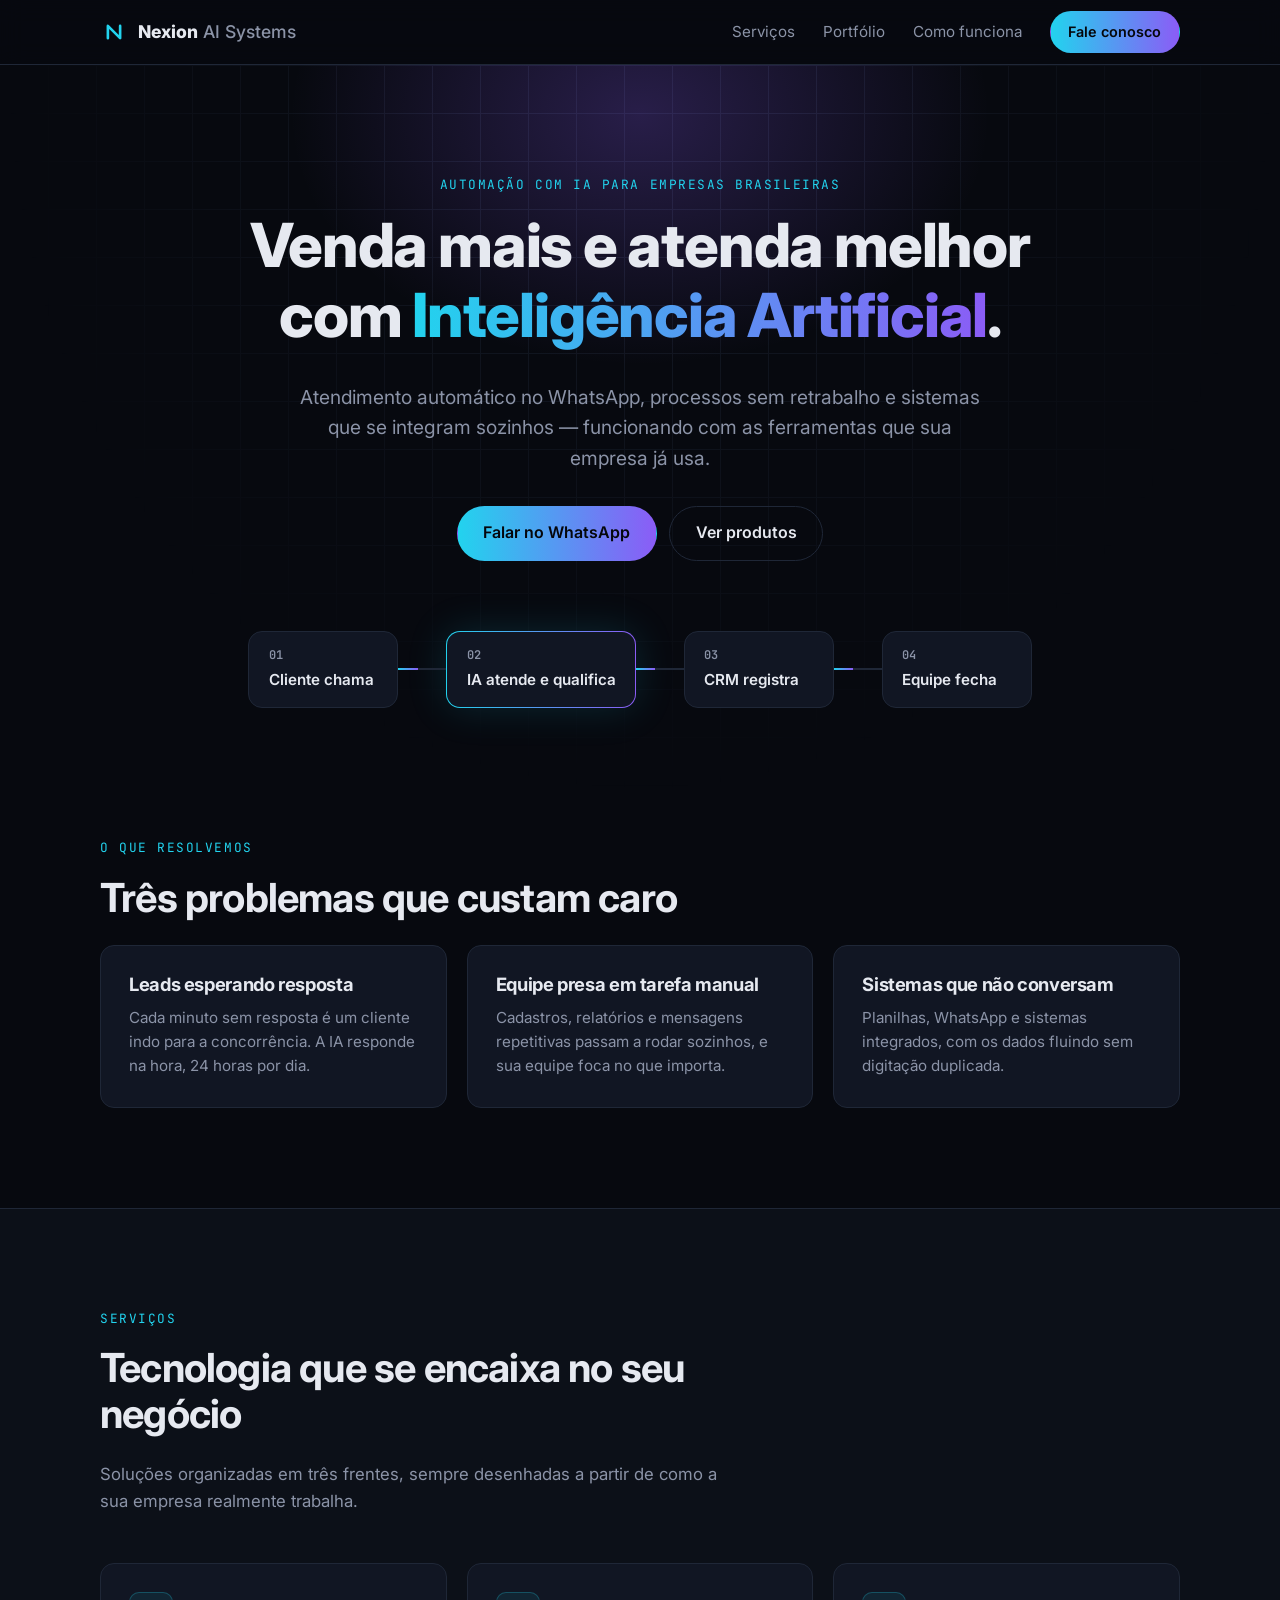
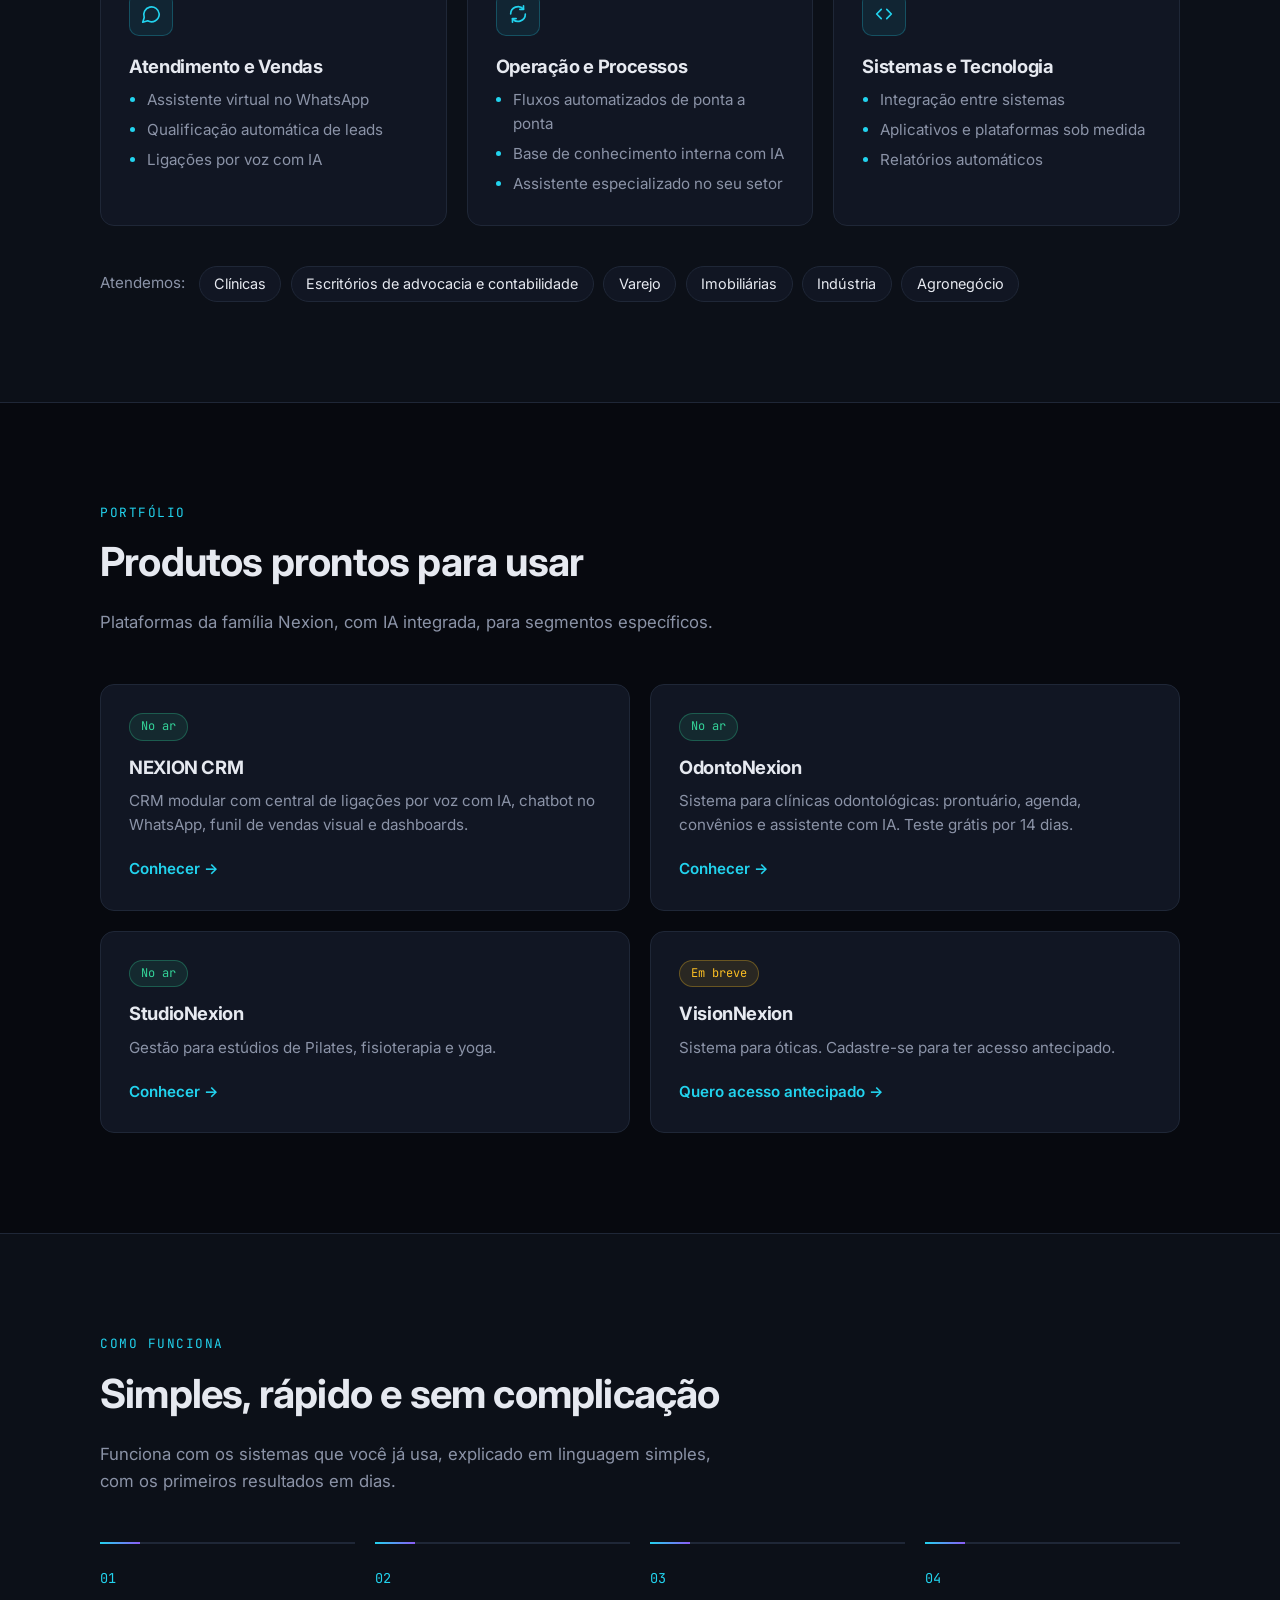
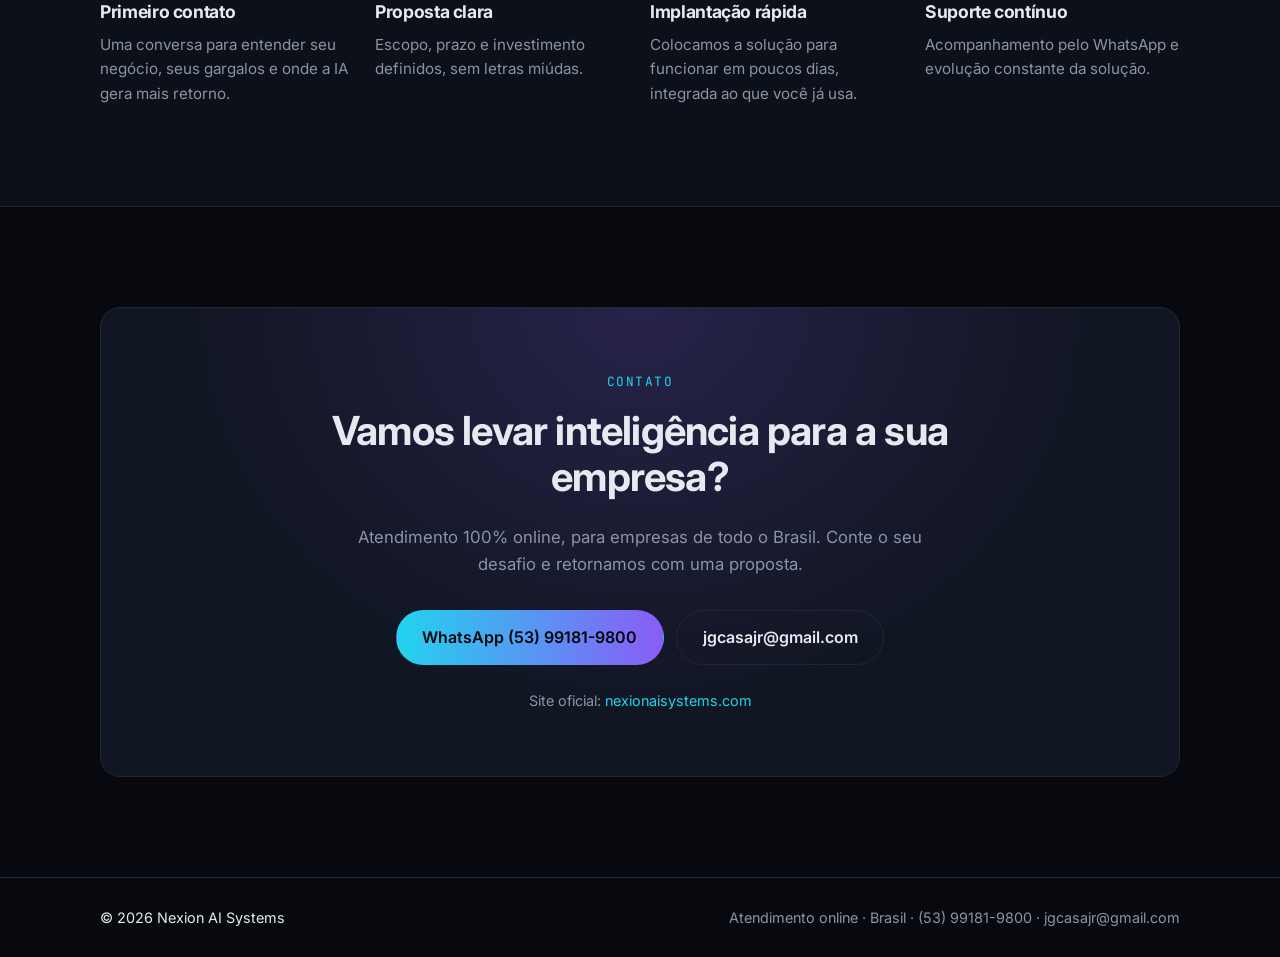
==== commit 267c3051: "Align site content with nexionaisystems.com Add problems, service groups, target segments and produc" ====
--- a/index.html
+++ b/index.html
@@ -3,8 +3,8 @@
 <head>
   <meta charset="utf-8">
   <meta name="viewport" content="width=device-width, initial-scale=1">
-  <title>Nexion AI Systems — Gestão e Inteligência Artificial para empresas</title>
-  <meta name="description" content="Desenvolvemos aplicativos de gestão empresarial, CRMs sob medida e integramos Inteligência Artificial aos processos produtivos da sua empresa.">
+  <title>Nexion AI Systems — Automação com IA para empresas</title>
+  <meta name="description" content="Automação com IA para empresas brasileiras: atendimento no WhatsApp, CRM, sistemas de gestão e integrações. Conheça o NEXION CRM, OdontoNexion e StudioNexion.">
   <meta property="og:title" content="Nexion AI Systems">
   <meta property="og:description" content="Aplicativos de gestão e integração de IA nos processos da sua empresa.">
   <meta property="og:type" content="website">
@@ -27,7 +27,8 @@
       </a>
       <nav class="nav-links" aria-label="Navegação principal">
         <a href="#servicos">Serviços</a>
-        <a href="#processo">Como trabalhamos</a>
+        <a href="#portfolio">Portfólio</a>
+        <a href="#processo">Como funciona</a>
         <a href="#contato" class="btn btn-sm">Fale conosco</a>
       </nav>
     </div>
@@ -38,82 +39,138 @@
     <section id="inicio" class="hero">
       <div class="hero-grid" aria-hidden="true"></div>
       <div class="container hero-inner">
-        <p class="eyebrow">Gestão inteligente · 100% online</p>
-        <h1>Sua empresa rodando com <span class="grad">sistemas sob medida</span> e <span class="grad">Inteligência Artificial</span>.</h1>
-        <p class="lead">A Nexion AI Systems desenvolve aplicativos de apoio à gestão — como CRMs e painéis de controle — e integra IA aos seus processos produtivos para automatizar tarefas e acelerar decisões.</p>
+        <p class="eyebrow">Automação com IA para empresas brasileiras</p>
+        <h1>Venda mais e atenda melhor com <span class="grad">Inteligência Artificial</span>.</h1>
+        <p class="lead">Atendimento automático no WhatsApp, processos sem retrabalho e sistemas que se integram sozinhos — funcionando com as ferramentas que sua empresa já usa.</p>
         <div class="hero-cta">
-          <a href="#contato" class="btn">Solicitar diagnóstico</a>
-          <a href="#servicos" class="btn btn-ghost">Ver serviços</a>
+          <a href="https://wa.me/5553991819800?text=Ol%C3%A1!%20Vim%20pelo%20site%20da%20Nexion%20AI%20Systems." class="btn" target="_blank" rel="noopener">Falar no WhatsApp</a>
+          <a href="#portfolio" class="btn btn-ghost">Ver produtos</a>
         </div>
 
         <!-- Diagrama de fluxo -->
-        <div class="flow" aria-label="Exemplo de fluxo: dados da empresa, IA, automação, resultados">
-          <div class="flow-node"><span class="mono">01</span>Dados da empresa</div>
+        <div class="flow" aria-label="Exemplo de fluxo: cliente chama no WhatsApp, IA atende e qualifica, sistema registra, equipe fecha a venda">
+          <div class="flow-node"><span class="mono">01</span>Cliente chama</div>
           <div class="flow-edge" aria-hidden="true"></div>
-          <div class="flow-node flow-node-ai"><span class="mono">02</span>Agentes de IA</div>
+          <div class="flow-node flow-node-ai"><span class="mono">02</span>IA atende e qualifica</div>
           <div class="flow-edge" aria-hidden="true"></div>
-          <div class="flow-node"><span class="mono">03</span>Automação</div>
+          <div class="flow-node"><span class="mono">03</span>CRM registra</div>
           <div class="flow-edge" aria-hidden="true"></div>
-          <div class="flow-node"><span class="mono">04</span>Resultados</div>
+          <div class="flow-node"><span class="mono">04</span>Equipe fecha</div>
+        </div>
+      </div>
+    </section>
+
+    <!-- Problemas -->
+    <section class="section section-tight">
+      <div class="container">
+        <p class="eyebrow">O que resolvemos</p>
+        <h2>Três problemas que custam caro</h2>
+        <div class="cards">
+          <article class="card">
+            <h3>Leads esperando resposta</h3>
+            <p>Cada minuto sem resposta é um cliente indo para a concorrência. A IA responde na hora, 24 horas por dia.</p>
+          </article>
+          <article class="card">
+            <h3>Equipe presa em tarefa manual</h3>
+            <p>Cadastros, relatórios e mensagens repetitivas passam a rodar sozinhos, e sua equipe foca no que importa.</p>
+          </article>
+          <article class="card">
+            <h3>Sistemas que não conversam</h3>
+            <p>Planilhas, WhatsApp e sistemas integrados, com os dados fluindo sem digitação duplicada.</p>
+          </article>
         </div>
       </div>
     </section>
 
     <!-- Serviços -->
-    <section id="servicos" class="section">
+    <section id="servicos" class="section section-alt">
       <div class="container">
         <p class="eyebrow">Serviços</p>
         <h2>Tecnologia que se encaixa no seu negócio</h2>
-        <p class="section-lead">Nada de soluções genéricas: cada sistema é desenhado a partir de como a sua empresa realmente trabalha.</p>
+        <p class="section-lead">Soluções organizadas em três frentes, sempre desenhadas a partir de como a sua empresa realmente trabalha.</p>
 
         <div class="cards">
           <article class="card">
             <div class="card-icon" aria-hidden="true">
-              <svg viewBox="0 0 24 24"><circle cx="9" cy="8" r="3.5"/><path d="M2.5 20c.8-3.6 3.4-5.5 6.5-5.5s5.7 1.9 6.5 5.5"/><path d="M16 4.5a3.5 3.5 0 0 1 0 7M18.5 14.8c1.6.8 2.7 2.5 3 5.2"/></svg>
+              <svg viewBox="0 0 24 24"><path d="M21 12a8.5 8.5 0 0 1-12.6 7.4L3 21l1.6-5.2A8.5 8.5 0 1 1 21 12z"/></svg>
             </div>
-            <h3>CRM sob medida</h3>
-            <p>Gestão de clientes, funil de vendas, histórico de atendimento e follow-ups automáticos, do jeito que sua equipe trabalha.</p>
-          </article>
-
-          <article class="card">
-            <div class="card-icon" aria-hidden="true">
-              <svg viewBox="0 0 24 24"><rect x="3" y="3" width="18" height="18" rx="3"/><path d="M3 9h18M9 21V9"/></svg>
-            </div>
-            <h3>Aplicativos de gestão</h3>
-            <p>Sistemas web e mobile para estoque, financeiro, operações e equipes — tudo integrado em um só lugar.</p>
-          </article>
-
-          <article class="card">
-            <div class="card-icon" aria-hidden="true">
-              <svg viewBox="0 0 24 24"><path d="M12 3v3M12 18v3M3 12h3M18 12h3"/><rect x="7" y="7" width="10" height="10" rx="2"/><path d="M10 10h4v4h-4z"/></svg>
-            </div>
-            <h3>IA nos processos</h3>
-            <p>Integração de Inteligência Artificial ao dia a dia produtivo: análise de documentos, classificação, previsões e apoio à decisão.</p>
+            <h3>Atendimento e Vendas</h3>
+            <ul class="card-list">
+              <li>Assistente virtual no WhatsApp</li>
+              <li>Qualificação automática de leads</li>
+              <li>Ligações por voz com IA</li>
+            </ul>
           </article>
 
           <article class="card">
             <div class="card-icon" aria-hidden="true">
               <svg viewBox="0 0 24 24"><path d="M4 12a8 8 0 0 1 14-5.3M20 12a8 8 0 0 1-14 5.3"/><path d="M18 3v4h-4M6 21v-4h4"/></svg>
             </div>
-            <h3>Automação de fluxos</h3>
-            <p>Agentes de IA que executam tarefas repetitivas — relatórios, triagem, respostas e cadastros — com verificação em cada etapa.</p>
-          </article>
-
-          <article class="card">
-            <div class="card-icon" aria-hidden="true">
-              <svg viewBox="0 0 24 24"><path d="M4 20V10M10 20V4M16 20v-7M22 20H2"/></svg>
-            </div>
-            <h3>Painéis e indicadores</h3>
-            <p>Dashboards com os números que importam, atualizados automaticamente, para decidir com base em dados.</p>
+            <h3>Operação e Processos</h3>
+            <ul class="card-list">
+              <li>Fluxos automatizados de ponta a ponta</li>
+              <li>Base de conhecimento interna com IA</li>
+              <li>Assistente especializado no seu setor</li>
+            </ul>
           </article>
 
           <article class="card">
             <div class="card-icon" aria-hidden="true">
               <svg viewBox="0 0 24 24"><path d="M9 7 4 12l5 5M15 7l5 5-5 5"/></svg>
             </div>
-            <h3>Integrações e APIs</h3>
-            <p>Conectamos os sistemas que você já usa — ERPs, planilhas, WhatsApp, e-mail — para os dados fluírem sem retrabalho.</p>
-          </article>
+            <h3>Sistemas e Tecnologia</h3>
+            <ul class="card-list">
+              <li>Integração entre sistemas</li>
+              <li>Aplicativos e plataformas sob medida</li>
+              <li>Relatórios automáticos</li>
+            </ul>
+          </article>
+        </div>
+
+        <div class="segments">
+          <span class="segments-label">Atendemos:</span>
+          <span class="chip">Clínicas</span>
+          <span class="chip">Escritórios de advocacia e contabilidade</span>
+          <span class="chip">Varejo</span>
+          <span class="chip">Imobiliárias</span>
+          <span class="chip">Indústria</span>
+          <span class="chip">Agronegócio</span>
+        </div>
+      </div>
+    </section>
+
+    <!-- Portfólio -->
+    <section id="portfolio" class="section">
+      <div class="container">
+        <p class="eyebrow">Portfólio</p>
+        <h2>Produtos prontos para usar</h2>
+        <p class="section-lead">Plataformas da família Nexion, com IA integrada, para segmentos específicos.</p>
+
+        <div class="cards cards-2">
+          <a class="card card-link" href="https://nexioncrm.nexionaisystems.com" target="_blank" rel="noopener">
+            <span class="badge">No ar</span>
+            <h3>NEXION CRM</h3>
+            <p>CRM modular com central de ligações por voz com IA, chatbot no WhatsApp, funil de vendas visual e dashboards.</p>
+            <span class="card-more">Conhecer →</span>
+          </a>
+          <a class="card card-link" href="https://odontonexion.nexionaisystems.com" target="_blank" rel="noopener">
+            <span class="badge">No ar</span>
+            <h3>OdontoNexion</h3>
+            <p>Sistema para clínicas odontológicas: prontuário, agenda, convênios e assistente com IA. Teste grátis por 14 dias.</p>
+            <span class="card-more">Conhecer →</span>
+          </a>
+          <a class="card card-link" href="https://studionexion.nexionaisystems.com" target="_blank" rel="noopener">
+            <span class="badge">No ar</span>
+            <h3>StudioNexion</h3>
+            <p>Gestão para estúdios de Pilates, fisioterapia e yoga.</p>
+            <span class="card-more">Conhecer →</span>
+          </a>
+          <a class="card card-link" href="https://nexionaisystems.com/#portfolio" target="_blank" rel="noopener">
+            <span class="badge badge-soon">Em breve</span>
+            <h3>VisionNexion</h3>
+            <p>Sistema para óticas. Cadastre-se para ter acesso antecipado.</p>
+            <span class="card-more">Quero acesso antecipado →</span>
+          </a>
         </div>
       </div>
     </section>
@@ -121,30 +178,30 @@
     <!-- Processo -->
     <section id="processo" class="section section-alt">
       <div class="container">
-        <p class="eyebrow">Como trabalhamos</p>
-        <h2>Do diagnóstico ao sistema funcionando</h2>
-        <p class="section-lead">Um processo claro, com entregas frequentes e você acompanhando cada etapa.</p>
+        <p class="eyebrow">Como funciona</p>
+        <h2>Simples, rápido e sem complicação</h2>
+        <p class="section-lead">Funciona com os sistemas que você já usa, explicado em linguagem simples, com os primeiros resultados em dias.</p>
 
         <ol class="steps">
           <li class="step">
             <span class="step-num mono">01</span>
-            <h3>Diagnóstico</h3>
-            <p>Entendemos seus processos, gargalos e onde a tecnologia gera mais retorno.</p>
+            <h3>Primeiro contato</h3>
+            <p>Uma conversa para entender seu negócio, seus gargalos e onde a IA gera mais retorno.</p>
           </li>
           <li class="step">
             <span class="step-num mono">02</span>
-            <h3>Protótipo</h3>
-            <p>Você vê e testa a solução antes do desenvolvimento completo.</p>
+            <h3>Proposta clara</h3>
+            <p>Escopo, prazo e investimento definidos, sem letras miúdas.</p>
           </li>
           <li class="step">
             <span class="step-num mono">03</span>
-            <h3>Desenvolvimento</h3>
-            <p>Construção em ciclos curtos, com entregas que você já pode usar.</p>
+            <h3>Implantação rápida</h3>
+            <p>Colocamos a solução para funcionar em poucos dias, integrada ao que você já usa.</p>
           </li>
           <li class="step">
             <span class="step-num mono">04</span>
-            <h3>Implantação e suporte</h3>
-            <p>Colocamos no ar, treinamos sua equipe e evoluímos o sistema com você.</p>
+            <h3>Suporte contínuo</h3>
+            <p>Acompanhamento pelo WhatsApp e evolução constante da solução.</p>
           </li>
         </ol>
       </div>
@@ -156,11 +213,12 @@
         <div class="cta-box">
           <p class="eyebrow">Contato</p>
           <h2>Vamos levar inteligência para a sua empresa?</h2>
-          <p class="section-lead">Atendimento 100% online, para empresas de todo o Brasil. Conte o seu desafio e retornamos com um diagnóstico inicial.</p>
+          <p class="section-lead">Atendimento 100% online, para empresas de todo o Brasil. Conte o seu desafio e retornamos com uma proposta.</p>
           <div class="hero-cta">
             <a href="https://wa.me/5553991819800?text=Ol%C3%A1!%20Vim%20pelo%20site%20da%20Nexion%20AI%20Systems." class="btn" target="_blank" rel="noopener">WhatsApp (53) 99181-9800</a>
             <a href="mailto:jgcasajr@gmail.com?subject=Contato%20pelo%20site%20-%20Nexion%20AI%20Systems" class="btn btn-ghost">jgcasajr@gmail.com</a>
           </div>
+          <p class="cta-site muted">Site oficial: <a href="https://nexionaisystems.com" target="_blank" rel="noopener">nexionaisystems.com</a></p>
         </div>
       </div>
     </section>
--- a/style.css
+++ b/style.css
@@ -504,3 +504,101 @@
     transition: none;
   }
 }
+
+/* Seção compacta */
+.section-tight {
+  padding-top: 40px;
+}
+
+/* Listas nos cards */
+.card-list {
+  margin: 0;
+  padding-left: 1.1rem;
+  color: var(--muted);
+  font-size: 0.95rem;
+}
+
+.card-list li + li {
+  margin-top: 0.35rem;
+}
+
+.card-list li::marker {
+  color: var(--cyan);
+}
+
+/* Segmentos */
+.segments {
+  display: flex;
+  flex-wrap: wrap;
+  align-items: center;
+  gap: 0.6rem;
+  margin-top: 2.5rem;
+}
+
+.segments-label {
+  color: var(--muted);
+  font-size: 0.95rem;
+  margin-right: 0.25rem;
+}
+
+.chip {
+  padding: 0.35rem 0.9rem;
+  border: 1px solid var(--border);
+  border-radius: 999px;
+  font-size: 0.9rem;
+  background: var(--surface);
+}
+
+/* Portfólio */
+.cards-2 {
+  grid-template-columns: repeat(2, 1fr);
+}
+
+.card-link {
+  display: flex;
+  flex-direction: column;
+}
+
+.card-link p {
+  flex: 1;
+  margin-bottom: 1.25rem;
+}
+
+.card-more {
+  color: var(--cyan);
+  font-weight: 600;
+  font-size: 0.95rem;
+}
+
+.badge {
+  align-self: flex-start;
+  margin-bottom: 1rem;
+  padding: 0.2rem 0.7rem;
+  border-radius: 999px;
+  font-family: 'JetBrains Mono', ui-monospace, monospace;
+  font-size: 0.75rem;
+  color: #34d399;
+  background: rgba(52, 211, 153, 0.1);
+  border: 1px solid rgba(52, 211, 153, 0.3);
+}
+
+.badge-soon {
+  color: #fbbf24;
+  background: rgba(251, 191, 36, 0.1);
+  border-color: rgba(251, 191, 36, 0.3);
+}
+
+.cta-site {
+  margin: 1.5rem 0 0;
+  font-size: 0.9rem;
+}
+
+.cta-site a {
+  color: var(--cyan);
+}
+
+@media (max-width: 640px) {
+  .cards-2 {
+    grid-template-columns: 1fr;
+  }
+}
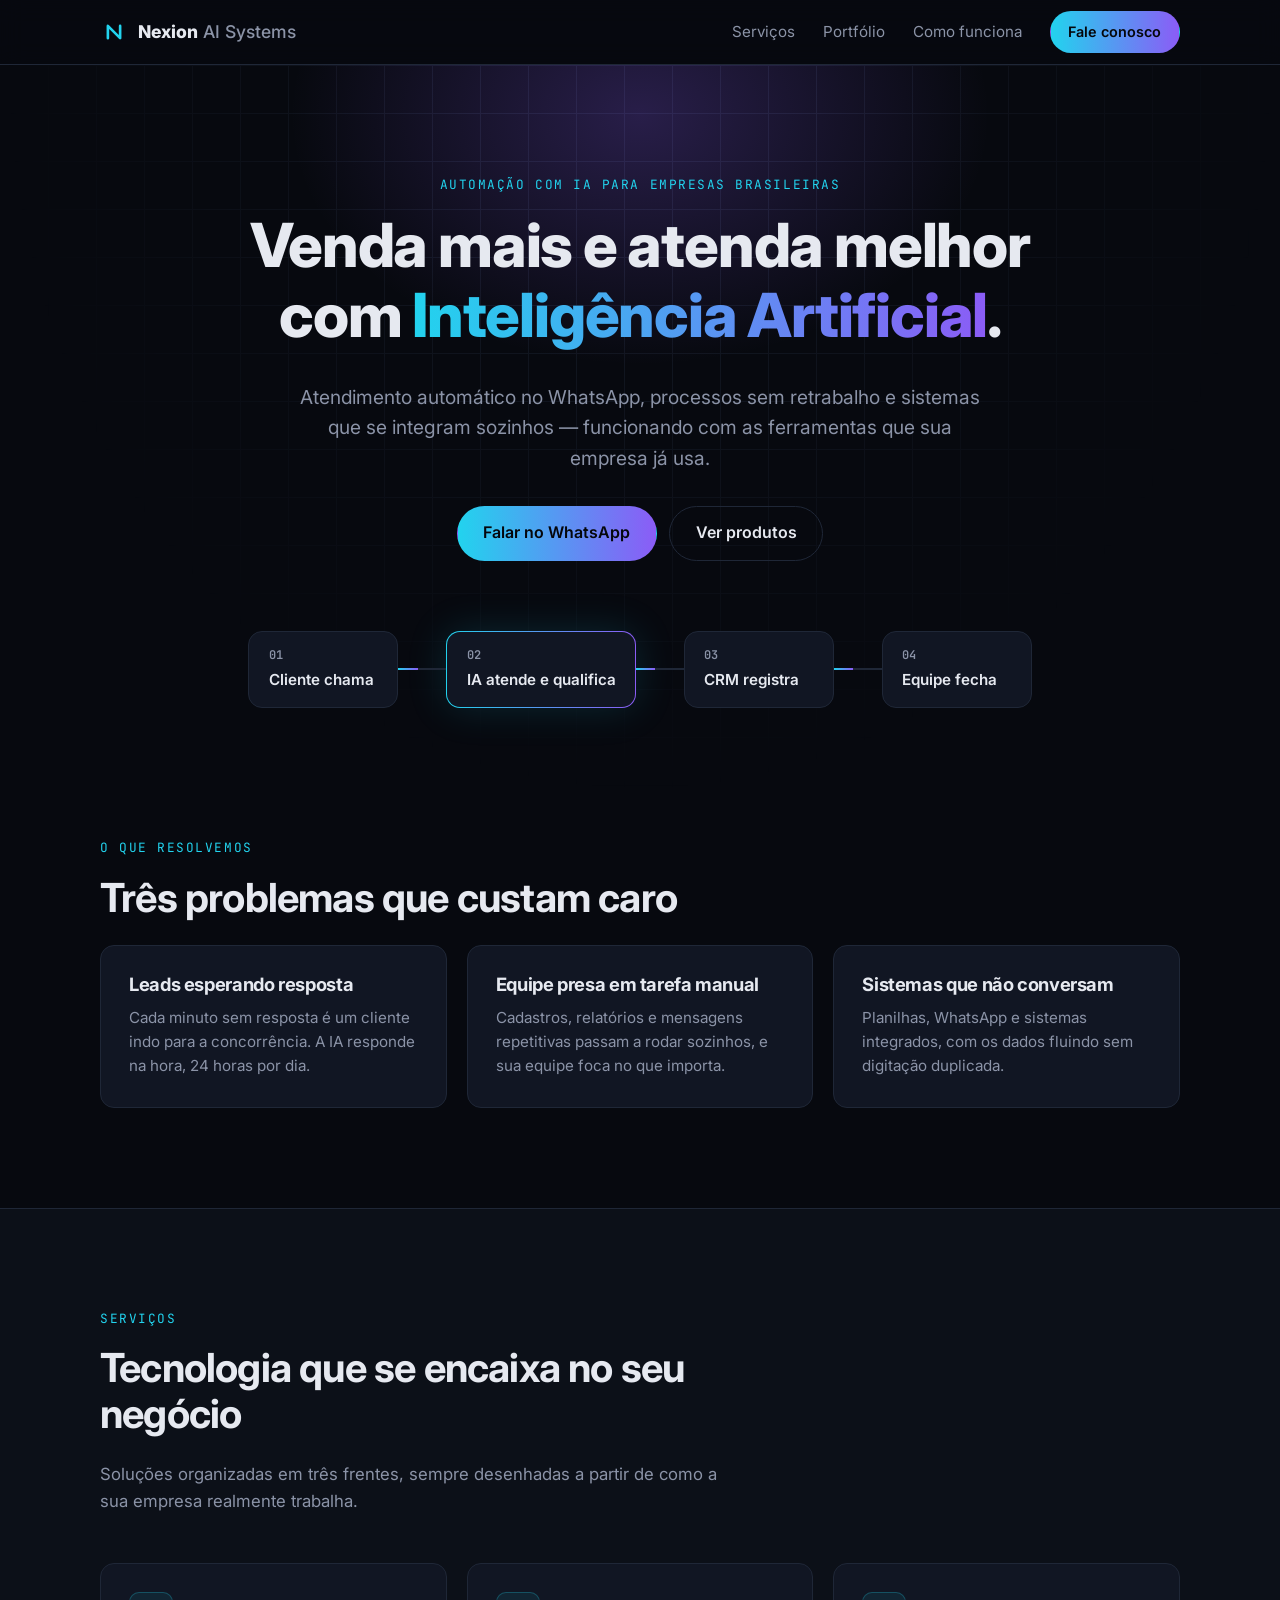
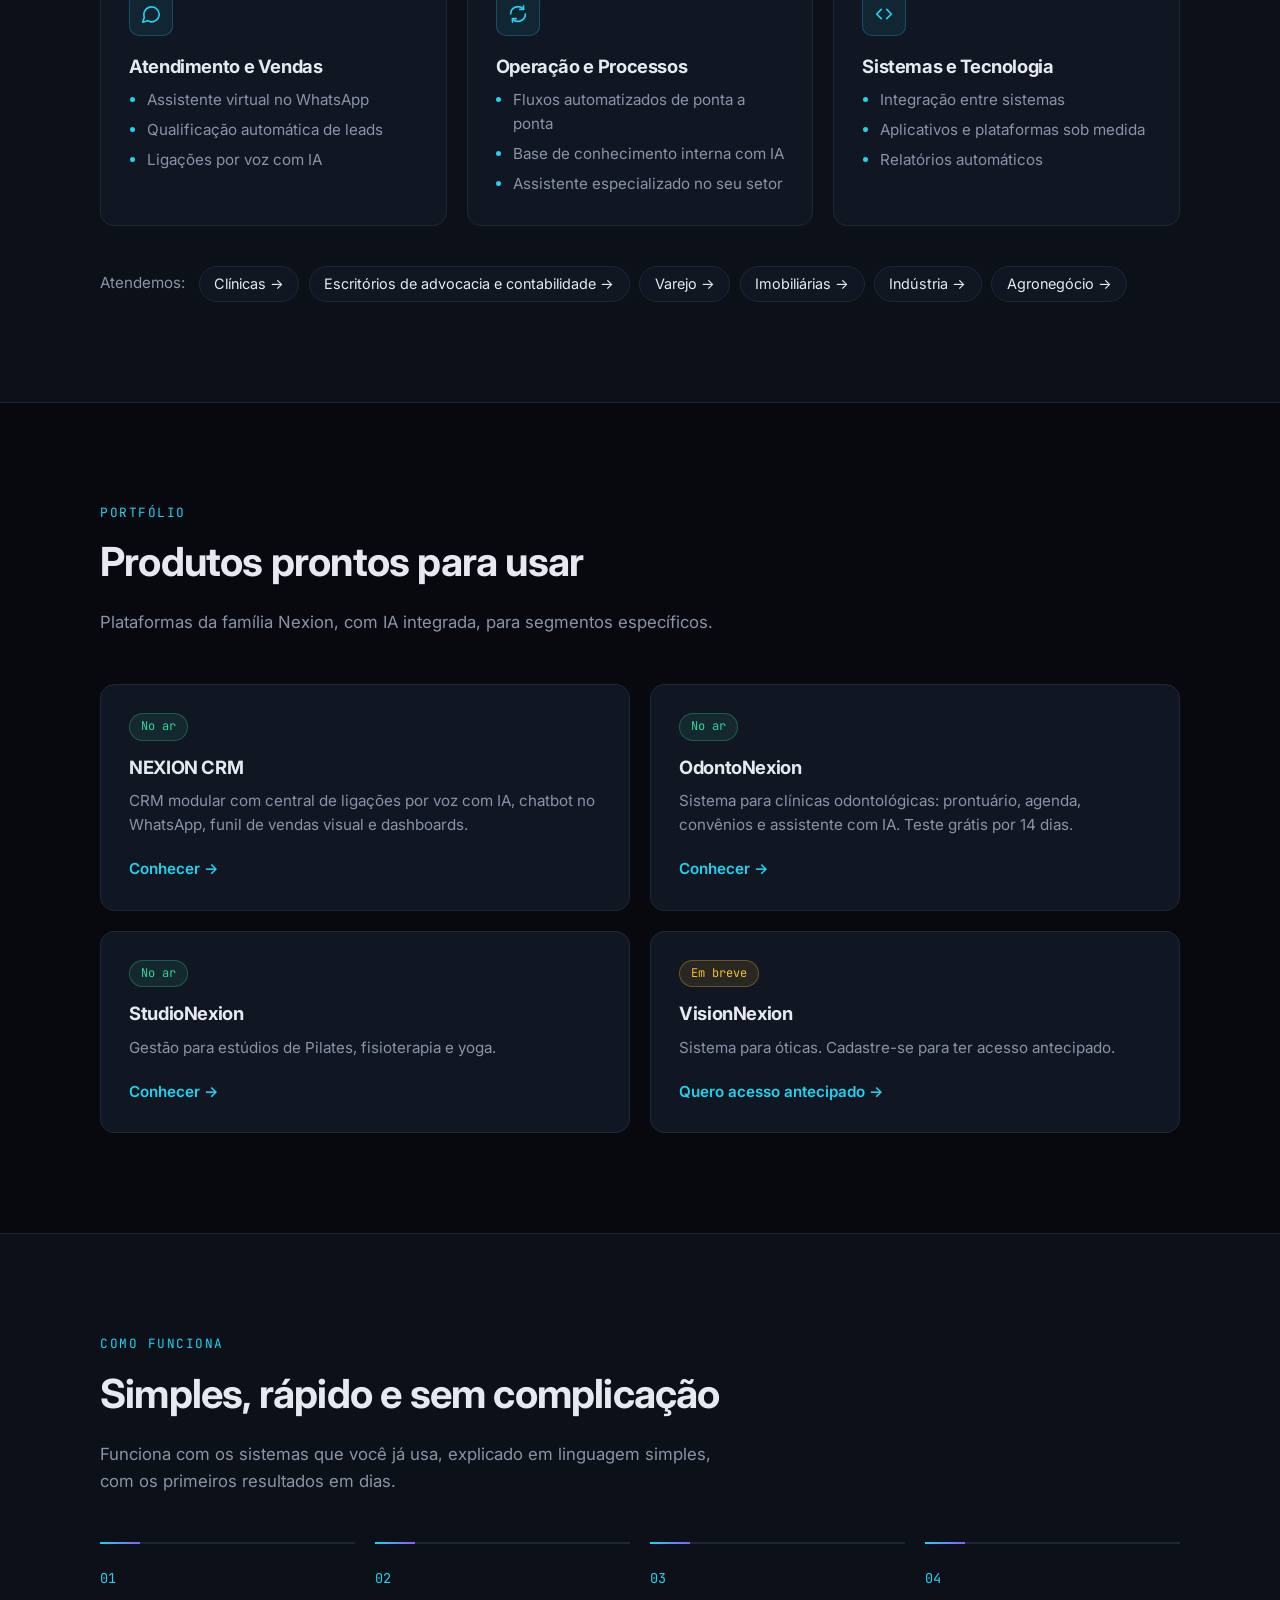
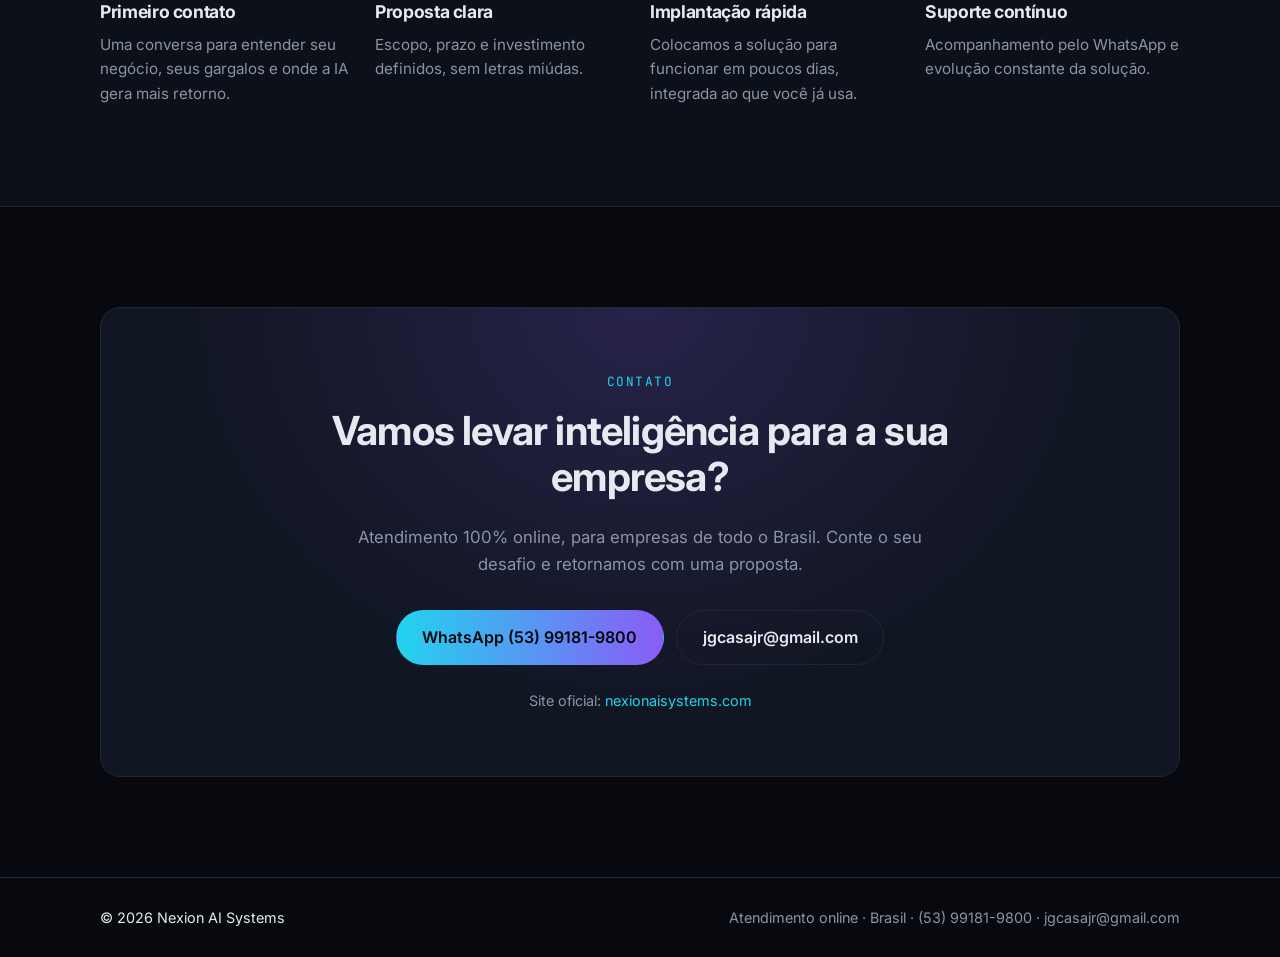
==== commit a4356d70: "Add segment landing pages and link them from home Six landing pages (clinicas, advocacia-contabilida" ====
--- a/index.html
+++ b/index.html
@@ -129,12 +129,12 @@
 
         <div class="segments">
           <span class="segments-label">Atendemos:</span>
-          <span class="chip">Clínicas</span>
-          <span class="chip">Escritórios de advocacia e contabilidade</span>
-          <span class="chip">Varejo</span>
-          <span class="chip">Imobiliárias</span>
-          <span class="chip">Indústria</span>
-          <span class="chip">Agronegócio</span>
+          <a class="chip chip-link" href="clinicas/">Clínicas →</a>
+          <a class="chip chip-link" href="advocacia-contabilidade/">Escritórios de advocacia e contabilidade →</a>
+          <a class="chip chip-link" href="varejo/">Varejo →</a>
+          <a class="chip chip-link" href="imobiliarias/">Imobiliárias →</a>
+          <a class="chip chip-link" href="industria/">Indústria →</a>
+          <a class="chip chip-link" href="agronegocio/">Agronegócio →</a>
         </div>
       </div>
     </section>
--- a/style.css
+++ b/style.css
@@ -602,3 +602,12 @@
     grid-template-columns: 1fr;
   }
 }
+
+.chip-link {
+  transition: border-color 0.2s ease, color 0.2s ease;
+}
+
+.chip-link:hover {
+  border-color: var(--cyan);
+  color: var(--cyan);
+}
